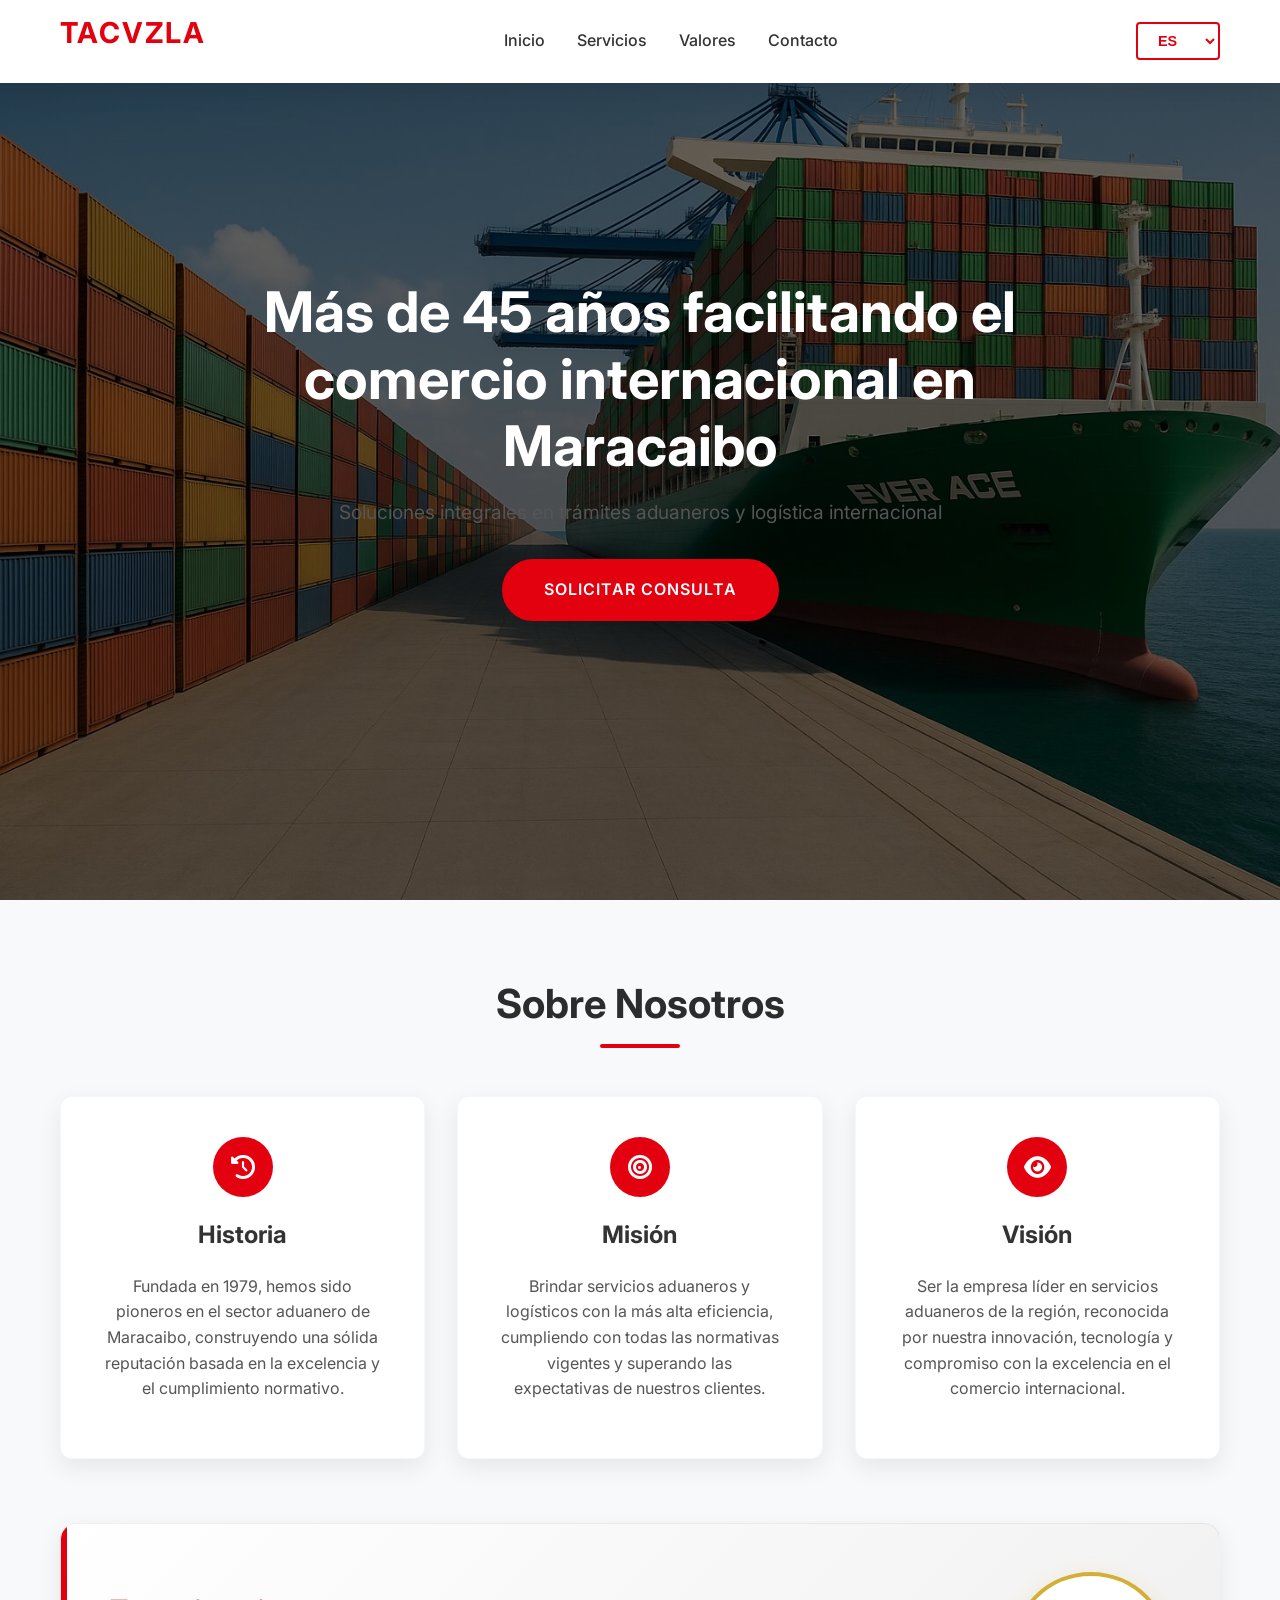
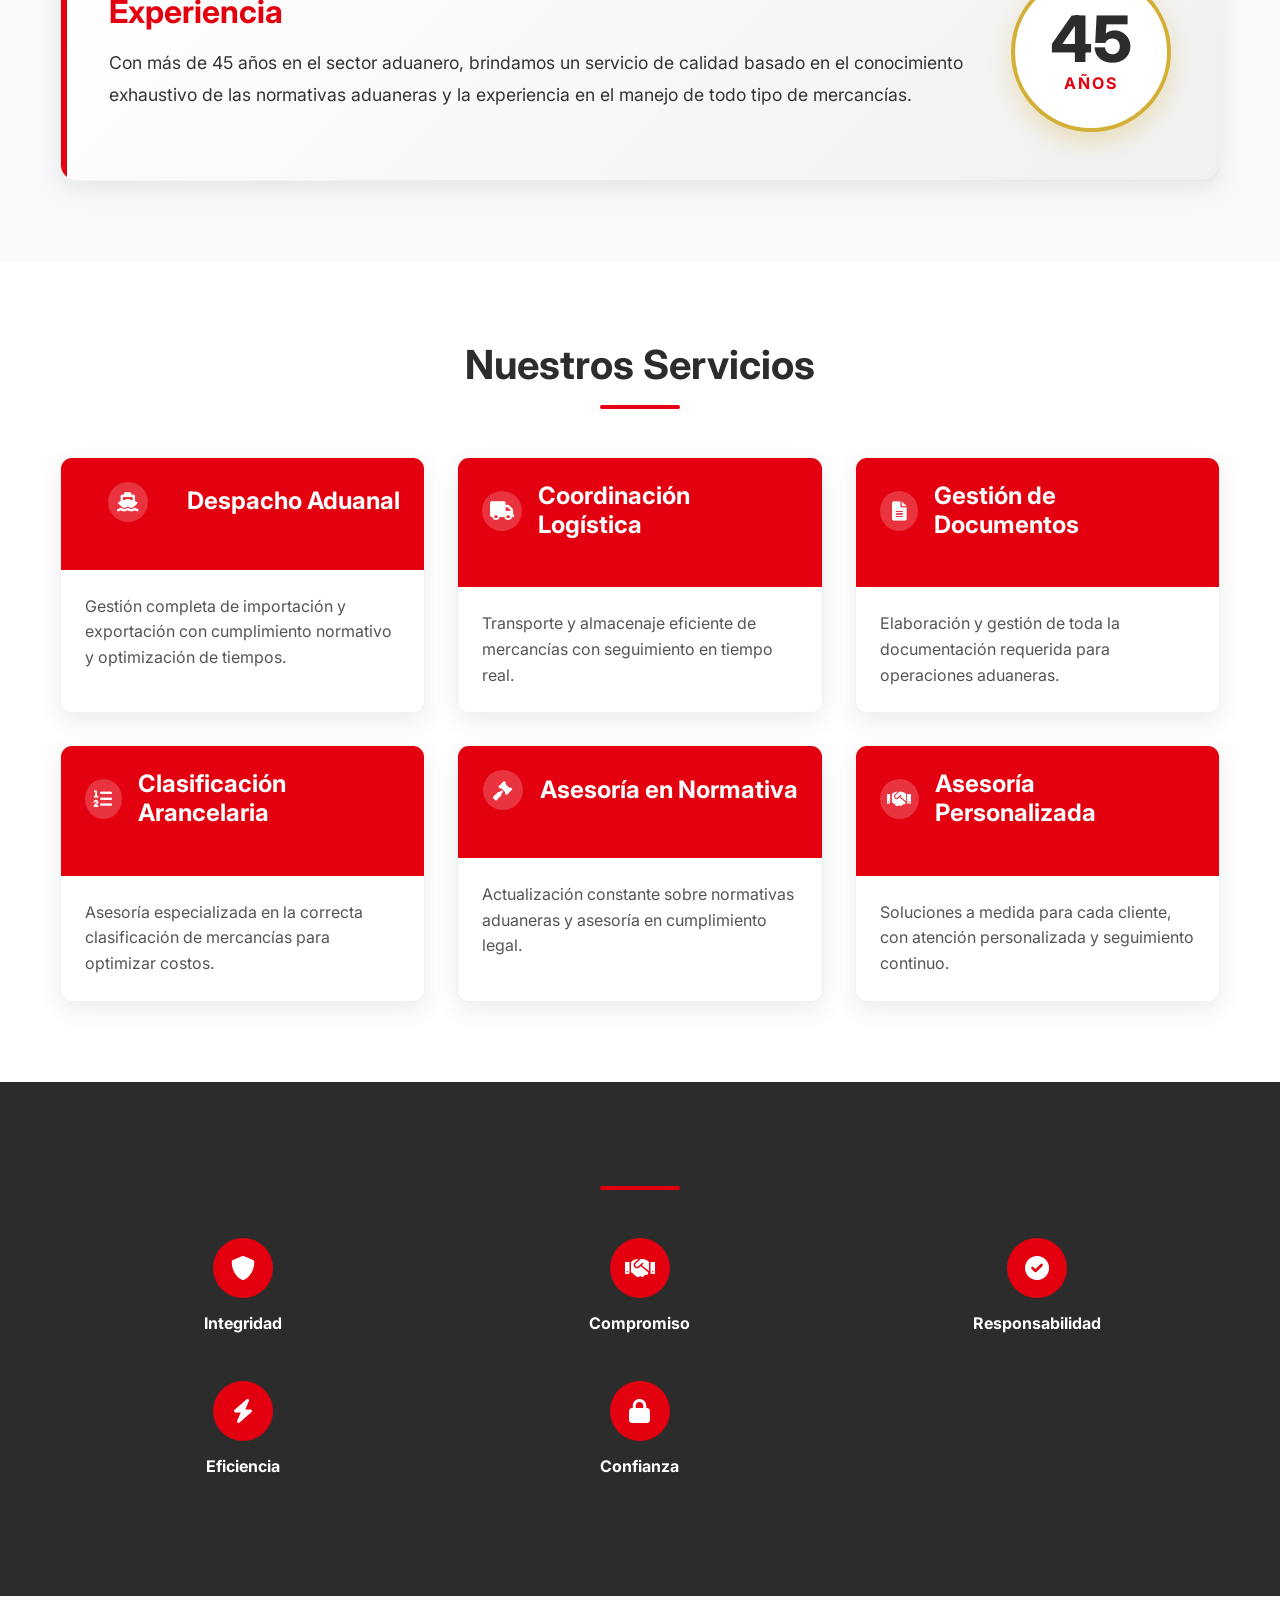
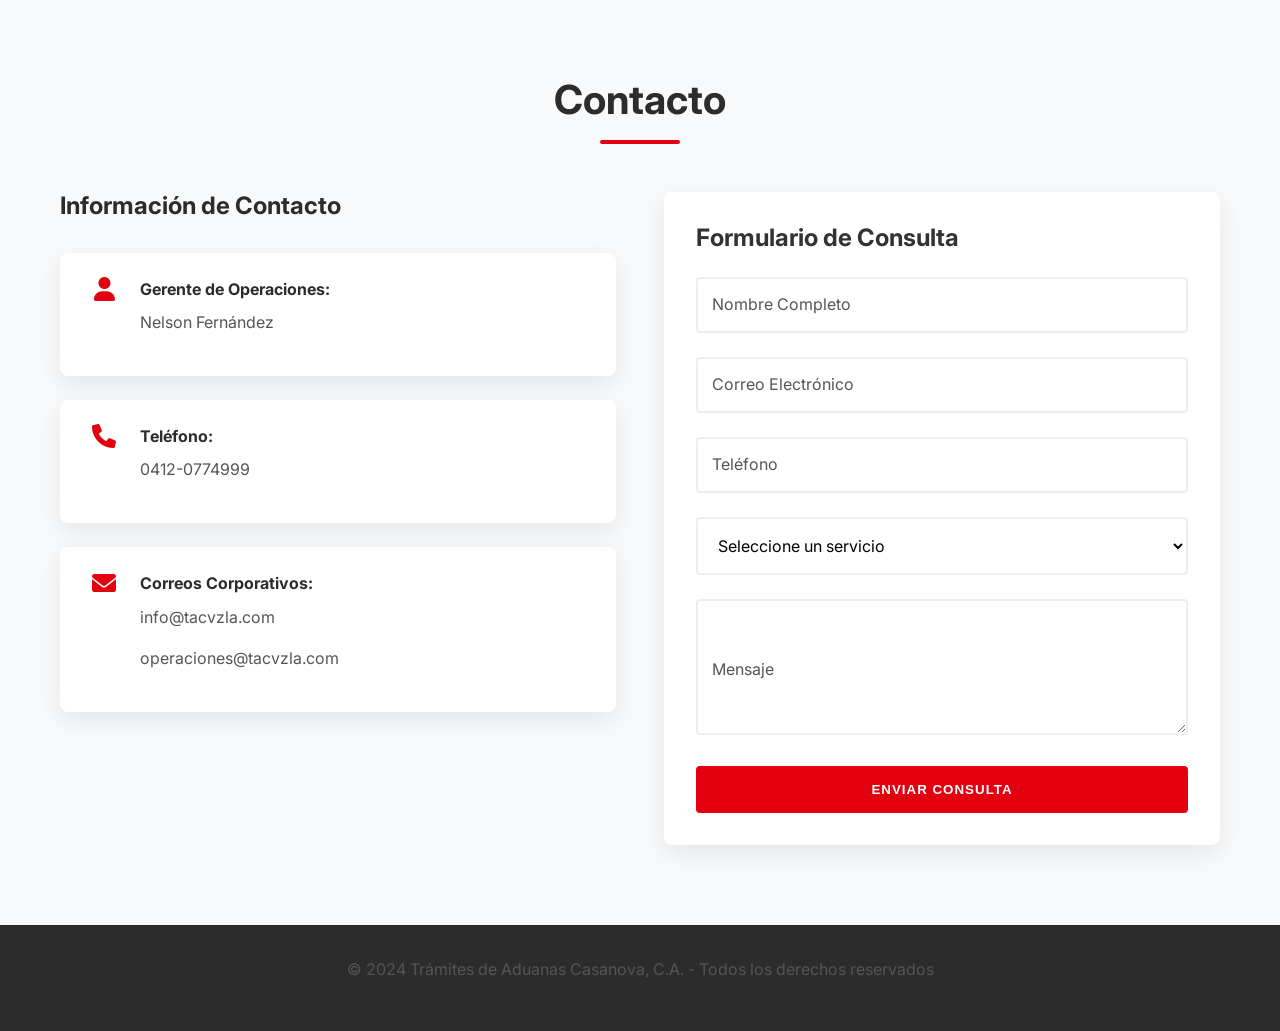
==== index.html @ 2290479c "feat: add initial website implementation including core pages, styles, scripts, and assets." ====
<!DOCTYPE html>
<html lang="es">
<head>
    <meta charset="UTF-8">
    <meta name="viewport" content="width=device-width, initial-scale=1.0">
    <title>Trámites de Aduanas Casanova, C.A.</title>
    <link rel="stylesheet" href="styles.css">
    <link href="https://fonts.googleapis.com/css2?family=Inter:wght@300;400;500;600;700&family=Noto+Sans+SC:wght@300;400;500;600;700&display=swap" rel="stylesheet">
    <link rel="stylesheet" href="https://cdnjs.cloudflare.com/ajax/libs/font-awesome/6.0.0/css/all.min.css">
</head>
<body>
    <!-- Header -->
    <header>
        <div class="container">
            <div class="logo">
                <h1>TACVZLA</h1>
            </div>
            <nav>
                <ul>
                    <li><a href="#hero">Inicio</a></li>
                    <li><a href="#services">Servicios</a></li>
                    <li><a href="valores.html">Valores</a></li>
                    <li><a href="#contact">Contacto</a></li>
                </ul>
            </nav>
            <div class="language-selector">
                <select id="language-select">
                    <option value="es">ES</option>
                    <option value="en">EN</option>
                    <option value="zh">中文</option>
                </select>
            </div>
        </div>
    </header>

    <!-- Hero Section -->
    <section id="hero" class="hero">
        <!-- Background image layers for fade effect -->
        <div class="hero-bg-layer active" style="background-image: url('img/hero01.jpg');"></div>
        <div class="hero-bg-layer" style="background-image: url('img/hero02.jpg');"></div>
        <div class="hero-bg-layer" style="background-image: url('img/hero03.webp');"></div>
        
        <div class="hero-content">
            <h1 class="hero-title" data-i18n="hero.title">Más de 45 años facilitando el comercio internacional en Maracaibo</h1>
            <p class="hero-subtitle" data-i18n="hero.subtitle">Soluciones integrales en trámites aduaneros y logística internacional</p>
            <a href="#contact" class="cta-button" data-i18n="hero.cta">Solicitar Consulta</a>
        </div>
    </section>

    <!-- About Section -->
    <section id="about" class="about">
        <div class="container">
            <h2 class="section-title" data-i18n="about.title">Sobre Nosotros</h2>
            <div class="about-grid">
                <div class="about-card">
                    <div class="card-icon">
                        <i class="fas fa-history"></i>
                    </div>
                    <h3 data-i18n="about.history.title">Historia</h3>
                    <p data-i18n="about.history.text">Fundada en 1979, hemos sido pioneros en el sector aduanero de Maracaibo, construyendo una sólida reputación basada en la excelencia y el cumplimiento normativo.</p>
                </div>
                <div class="about-card">
                    <div class="card-icon">
                        <i class="fas fa-bullseye"></i>
                    </div>
                    <h3 data-i18n="about.mission.title">Misión</h3>
                    <p data-i18n="about.mission.text">Brindar servicios aduaneros y logísticos con la más alta eficiencia, cumpliendo con todas las normativas vigentes y superando las expectativas de nuestros clientes.</p>
                </div>
                <div class="about-card">
                    <div class="card-icon">
                        <i class="fas fa-eye"></i>
                    </div>
                    <h3 data-i18n="about.vision.title">Visión</h3>
                    <p data-i18n="about.vision.text">Ser la empresa líder en servicios aduaneros de la región, reconocida por nuestra innovación, tecnología y compromiso con la excelencia en el comercio internacional.</p>
                </div>
            </div>
            
            <div class="experiencia-banner">
                <div class="experiencia-content">
                    <h3 data-i18n="about.experience.title">Experiencia</h3>
                    <p data-i18n="about.experience.text">Con más de 45 años en el sector aduanero, brindamos un servicio de calidad basado en el conocimiento exhaustivo de las normativas aduaneras y la experiencia en el manejo de todo tipo de mercancías.</p>
                </div>
                <div class="experiencia-badge">
                    <span class="badge-number">45</span>
                    <span class="badge-text">AÑOS</span>
                </div>
            </div>
        </div>
    </section>

    <!-- Services Section -->
    <section id="services" class="services">
        <div class="container">
            <h2 class="section-title" data-i18n="services.title">Nuestros Servicios</h2>
            <div class="services-grid">
                <div class="service-card">
                    <div class="card-header">
                        <div class="card-icon">
                            <i class="fas fa-ship"></i>
                        </div>
                        <h3 data-i18n="services.customs.title">Despacho Aduanal</h3>
                    </div>
                    <p data-i18n="services.customs.text">Gestión completa de importación y exportación con cumplimiento normativo y optimización de tiempos.</p>
                </div>
                <div class="service-card">
                    <div class="card-header">
                        <div class="card-icon">
                            <i class="fas fa-truck"></i>
                        </div>
                        <h3 data-i18n="services.logistics.title">Coordinación Logística</h3>
                    </div>
                    <p data-i18n="services.logistics.text">Transporte y almacenaje eficiente de mercancías con seguimiento en tiempo real.</p>
                </div>
                <div class="service-card">
                    <div class="card-header">
                        <div class="card-icon">
                            <i class="fas fa-file-alt"></i>
                        </div>
                        <h3 data-i18n="services.documents.title">Gestión de Documentos</h3>
                    </div>
                    <p data-i18n="services.documents.text">Elaboración y gestión de toda la documentación requerida para operaciones aduaneras.</p>
                </div>
                <div class="service-card">
                    <div class="card-header">
                        <div class="card-icon">
                            <i class="fas fa-list-ol"></i>
                        </div>
                        <h3 data-i18n="services.classification.title">Clasificación Arancelaria</h3>
                    </div>
                    <p data-i18n="services.classification.text">Asesoría especializada en la correcta clasificación de mercancías para optimizar costos.</p>
                </div>
                <div class="service-card">
                    <div class="card-header">
                        <div class="card-icon">
                            <i class="fas fa-gavel"></i>
                        </div>
                        <h3 data-i18n="services.regulations.title">Asesoría en Normativa</h3>
                    </div>
                    <p data-i18n="services.regulations.text">Actualización constante sobre normativas aduaneras y asesoría en cumplimiento legal.</p>
                </div>
                <div class="service-card">
                    <div class="card-header">
                        <div class="card-icon">
                            <i class="fas fa-handshake"></i>
                        </div>
                        <h3 data-i18n="services.personalized.title">Asesoría Personalizada</h3>
                    </div>
                    <p data-i18n="services.personalized.text">Soluciones a medida para cada cliente, con atención personalizada y seguimiento continuo.</p>
                </div>
            </div>
        </div>
    </section>

    <!-- Values Section -->
    <section id="values" class="values">
        <div class="container">
            <h2 class="section-title" data-i18n="values.title">Nuestros Valores</h2>
            <div class="values-grid">
                <div class="value-item">
                    <div class="value-icon">
                        <i class="fas fa-shield-alt"></i>
                    </div>
                    <h4 data-i18n="values.integrity">Integridad</h4>
                </div>
                <div class="value-item">
                    <div class="value-icon">
                        <i class="fas fa-handshake"></i>
                    </div>
                    <h4 data-i18n="values.commitment">Compromiso</h4>
                </div>
                <div class="value-item">
                    <div class="value-icon">
                        <i class="fas fa-check-circle"></i>
                    </div>
                    <h4 data-i18n="values.responsibility">Responsabilidad</h4>
                </div>
                <div class="value-item">
                    <div class="value-icon">
                        <i class="fas fa-bolt"></i>
                    </div>
                    <h4 data-i18n="values.efficiency">Eficiencia</h4>
                </div>
                <div class="value-item">
                    <div class="value-icon">
                        <i class="fas fa-lock"></i>
                    </div>
                    <h4 data-i18n="values.trust">Confianza</h4>
                </div>
            </div>
        </div>
    </section>

    <!-- Contact Section -->
    <section id="contact" class="contact">
        <div class="container">
            <h2 class="section-title" data-i18n="contact.title">Contacto</h2>
            <div class="contact-grid">
                <div class="contact-info">
                    <h3 data-i18n="contact.info.title">Información de Contacto</h3>
                    <div class="contact-item">
                        <i class="fas fa-user"></i>
                        <div>
                            <strong data-i18n="contact.manager">Gerente de Operaciones:</strong>
                            <p>Nelson Fernández</p>
                        </div>
                    </div>
                    <div class="contact-item">
                        <i class="fas fa-phone"></i>
                        <div>
                            <strong data-i18n="contact.phone">Teléfono:</strong>
                            <p>0412-0774999</p>
                        </div>
                    </div>
                    <div class="contact-item">
                        <i class="fas fa-envelope"></i>
                        <div>
                            <strong data-i18n="contact.email">Correos Corporativos:</strong>
                            <p>info@tacvzla.com</p>
                            <p>operaciones@tacvzla.com</p>
                        </div>
                    </div>
                </div>
                <div class="contact-form">
                    <h3 data-i18n="contact.form.title">Formulario de Consulta</h3>
                    <form id="contactForm">
                        <div class="form-group">
                            <input type="text" id="name" name="name" placeholder=" " required>
                            <label for="name" data-i18n="contact.form.name">Nombre Completo</label>
                        </div>
                        <div class="form-group">
                            <input type="email" id="email" name="email" placeholder=" " required>
                            <label for="email" data-i18n="contact.form.email">Correo Electrónico</label>
                        </div>
                        <div class="form-group">
                            <input type="tel" id="phone" name="phone" placeholder=" ">
                            <label for="phone" data-i18n="contact.form.phone">Teléfono</label>
                        </div>
                        <div class="form-group">
                            <select id="service" name="service" required>
                                <option value="" disabled selected data-i18n="contact.form.service.select">Seleccione un servicio</option>
                                <option value="customs" data-i18n="services.customs.title">Despacho Aduanal</option>
                                <option value="logistics" data-i18n="services.logistics.title">Coordinación Logística</option>
                                <option value="documents" data-i18n="services.documents.title">Gestión de Documentos</option>
                                <option value="classification" data-i18n="services.classification.title">Clasificación Arancelaria</option>
                                <option value="regulations" data-i18n="services.regulations.title">Asesoría en Normativa</option>
                                <option value="personalized" data-i18n="services.personalized.title">Asesoría Personalizada</option>
                            </select>
                        </div>
                        <div class="form-group">
                            <textarea id="message" name="message" rows="5" placeholder=" " required></textarea>
                            <label for="message" data-i18n="contact.form.message">Mensaje</label>
                        </div>
                        <button type="submit" class="submit-btn" data-i18n="contact.form.submit">Enviar Consulta</button>
                    </form>
                </div>
            </div>
        </div>
    </section>

    <!-- Footer -->
    <footer>
        <div class="container">
            <p>&copy; 2024 Trámites de Aduanas Casanova, C.A. - Todos los derechos reservados</p>
        </div>
    </footer>

    <script src="script.js"></script>
</body>
</html>
---- styles.css ----
/* CSS Variables for Color Scheme */
:root {
    --primary-red: #e3000f;
    --primary-red-dark: #b3000b;
    --secondary-gray: #666666;
    --light-gray: #f8f9fa;
    --dark-gray: #2c2c2c;
    --white: #ffffff;
    --text-color: #333333;
    --text-light: #555555;
    --shadow: 0 8px 24px rgba(0, 0, 0, 0.08);
    --transition: all 0.3s ease;
}

/* Chinese font support */
body[lang="zh"] {
    font-family: 'Noto Sans SC', 'PingFang SC', 'Microsoft YaHei', sans-serif;
}

/* Base Styles */
* {
    margin: 0;
    padding: 0;
    box-sizing: border-box;
}

body {
    font-family: 'Inter', -apple-system, BlinkMacSystemFont, 'Segoe UI', Roboto, sans-serif;
    line-height: 1.6;
    color: var(--text-color);
    background-color: var(--white);
}

.container {
    max-width: 1200px;
    margin: 0 auto;
    padding: 0 20px;
}

/* Typography */
h1, h2, h3, h4, h5, h6 {
    font-weight: 700;
    line-height: 1.2;
    margin-bottom: 1rem;
}

h1 {
    font-size: 2.5rem;
}

h2 {
    font-size: 2rem;
    text-align: center;
    margin-bottom: 3rem;
    position: relative;
}

h2::after {
    content: '';
    display: block;
    width: 80px;
    height: 4px;
    background-color: var(--primary-red);
    margin: 1rem auto;
    border-radius: 2px;
}

h3 {
    font-size: 1.5rem;
    margin-bottom: 1.5rem;
}

p {
    margin-bottom: 1rem;
    color: var(--text-light);
}

/* Header */
header {
    background-color: var(--white);
    box-shadow: var(--shadow);
    position: fixed;
    top: 0;
    width: 100%;
    z-index: 1000;
    transition: var(--transition);
}

header.scrolled {
    background-color: rgba(255, 255, 255, 0.95);
    backdrop-filter: blur(10px);
}

header .container {
    display: flex;
    justify-content: space-between;
    align-items: center;
    padding: 1rem 20px;
}

.logo h1 {
    color: var(--primary-red);
    font-size: 1.8rem;
    letter-spacing: 2px;
    text-transform: uppercase;
}

nav ul {
    display: flex;
    list-style: none;
    gap: 2rem;
}

nav ul li a {
    text-decoration: none;
    color: var(--text-color);
    font-weight: 500;
    transition: var(--transition);
    position: relative;
}

nav ul li a:hover {
    color: var(--primary-red);
}

nav ul li a::after {
    content: '';
    position: absolute;
    bottom: -5px;
    left: 0;
    width: 0;
    height: 2px;
    background-color: var(--primary-red);
    transition: var(--transition);
}

nav ul li a:hover::after {
    width: 100%;
}

.language-selector select {
    background-color: var(--white);
    border: 2px solid var(--primary-red);
    color: var(--primary-red);
    padding: 0.5rem 1rem;
    border-radius: 4px;
    font-weight: 600;
    cursor: pointer;
    transition: var(--transition);
    font-size: 0.9rem;
}

.language-selector select:hover {
    background-color: var(--primary-red);
    color: var(--white);
}

/* Hero Section */
.hero {
    height: 100vh;
    background-size: cover;
    background-position: center;
    display: flex;
    align-items: center;
    justify-content: center;
    text-align: center;
    color: var(--white);
    position: relative;
    overflow: hidden;
}

.hero::before {
    content: '';
    position: absolute;
    top: 0;
    left: 0;
    width: 100%;
    height: 100%;
    background: linear-gradient(rgba(0, 0, 0, 0.6), rgba(0, 0, 0, 0.6));
    z-index: 1;
    transition: opacity 1.5s ease-in-out;
}

.hero-content {
    max-width: 800px;
    z-index: 2;
    position: relative;
}

/* Background image layers for sliding effect */
.hero-bg-layer {
    position: absolute;
    top: 0;
    left: 0;
    width: 100%;
    height: 100%;
    background-size: cover;
    background-position: center;
    opacity: 0;
    transition: opacity 1.5s ease-in-out;
    z-index: 0;
}

.hero-bg-layer.active {
    opacity: 1;
}

.hero-content {
    max-width: 800px;
    z-index: 2;
}

.hero-title {
    font-size: 3.5rem;
    margin-bottom: 1rem;
    animation: fadeInUp 1s ease;
}

.hero-subtitle {
    font-size: 1.2rem;
    margin-bottom: 2rem;
    animation: fadeInUp 1s ease 0.2s both;
}

.cta-button {
    display: inline-block;
    background-color: var(--primary-red);
    color: var(--white);
    padding: 1rem 2.5rem;
    text-decoration: none;
    border-radius: 50px;
    font-weight: 600;
    text-transform: uppercase;
    letter-spacing: 1px;
    transition: var(--transition);
    animation: fadeInUp 1s ease 0.4s both;
    border: 2px solid var(--primary-red);
}

.cta-button:hover {
    background-color: transparent;
    color: var(--primary-red);
    transform: translateY(-2px);
    box-shadow: 0 10px 20px rgba(195, 0, 16, 0.3);
}

/* Sections */
section {
    padding: 80px 0;
}

.section-title {
    font-size: 2.5rem;
    color: var(--dark-gray);
}

/* About Section */
.about {
    background-color: var(--light-gray);
}

.about-grid {
    display: grid;
    grid-template-columns: repeat(auto-fit, minmax(300px, 1fr));
    gap: 2rem;
}

.about-card {
    background-color: var(--white);
    padding: 2.5rem;
    border-radius: 12px;
    box-shadow: var(--shadow);
    transition: var(--transition);
    text-align: center;
    border: 1px solid rgba(0,0,0,0.03);
}

.about-card:hover {
    transform: translateY(-8px);
    box-shadow: 0 15px 35px rgba(0, 0, 0, 0.1);
}

.card-icon {
    width: 60px;
    height: 60px;
    background-color: var(--primary-red);
    border-radius: 50%;
    display: flex;
    align-items: center;
    justify-content: center;
    margin: 0 auto 1.5rem;
}

.card-icon i {
    color: var(--white);
    font-size: 1.5rem;
}

/* Services Section */
.services-grid {
    display: grid;
    grid-template-columns: repeat(auto-fit, minmax(350px, 1fr));
    gap: 2rem;
}

.service-card {
    background-color: var(--white);
    border: 1px solid rgba(0,0,0,0.05);
    border-radius: 12px;
    overflow: hidden;
    transition: var(--transition);
    box-shadow: var(--shadow);
}

.service-card:hover {
    transform: translateY(-8px);
    box-shadow: 0 20px 40px rgba(0, 0, 0, 0.12);
    border-color: rgba(227, 0, 15, 0.3);
}

.card-header {
    background-color: var(--primary-red);
    color: var(--white);
    padding: 1.5rem;
    display: flex;
    align-items: center;
    gap: 1rem;
}

.card-header .card-icon {
    width: 40px;
    height: 40px;
    background-color: rgba(255, 255, 255, 0.2);
    border-radius: 50%;
    display: flex;
    align-items: center;
    justify-content: center;
}

.card-header .card-icon i {
    font-size: 1.2rem;
}

.service-card p {
    padding: 1.5rem;
    margin-bottom: 0;
}

/* Values Section */
.values {
    background-color: var(--dark-gray);
    color: var(--white);
    padding: 40px 0;
}

.values .container {
    text-align: center;
}

.values-grid {
    display: grid;
    grid-template-columns: repeat(5, 1fr);
    gap: 2rem;
    justify-items: center;
}

.value-item {
    display: flex;
    flex-direction: column;
    align-items: center;
    width: 100%;
    max-width: 150px;
}



.value-icon {
    width: 60px;
    height: 60px;
    background-color: var(--primary-red);
    border-radius: 50%;
    display: flex;
    align-items: center;
    justify-content: center;
    margin: 0 auto 1rem;
}

.value-icon i {
    color: var(--white);
    font-size: 1.5rem;
}

/* Values Content Section for valores.html */
.values-content {
    background-color: var(--white);
    padding: 80px 0;
}

.values-intro {
    text-align: center;
    max-width: 800px;
    margin: 0 auto 4rem;
}

.values-intro h2 {
    color: var(--primary-red);
    font-size: 2.5rem;
    margin-bottom: 2rem;
    position: relative;
}

.values-intro h2::after {
    background-color: var(--primary-red);
}

.values-intro p {
    font-size: 1.2rem;
    color: var(--text-light);
    line-height: 1.8;
}

.values-grid {
    display: grid;
    grid-template-columns: repeat(auto-fit, minmax(300px, 1fr));
    gap: 2rem;
    margin-bottom: 4rem;
}

.value-card {
    background-color: var(--light-gray);
    padding: 2rem;
    border-radius: 12px;
    transition: var(--transition);
    border-left: 4px solid var(--primary-red);
}

.value-card:hover {
    transform: translateY(-5px);
    box-shadow: 0 10px 25px rgba(0, 0, 0, 0.1);
    background-color: var(--white);
}

.value-card .card-icon {
    width: 60px;
    height: 60px;
    background-color: var(--primary-red);
    border-radius: 50%;
    display: flex;
    align-items: center;
    justify-content: center;
    margin: 0 auto 1.5rem;
}

.value-card .card-icon i {
    color: var(--white);
    font-size: 1.5rem;
}

.value-card h3 {
    color: var(--dark-gray);
    margin-bottom: 1.5rem;
    font-size: 1.8rem;
}

.value-card p {
    color: var(--text-light);
    line-height: 1.8;
    margin-bottom: 0;
}

.values-footer {
    text-align: center;
    max-width: 800px;
    margin: 0 auto;
    padding: 2rem;
    background-color: var(--light-gray);
    border-radius: 12px;
    border: 1px solid #eee;
}

.values-footer p {
    font-size: 1.1rem;
    color: var(--text-light);
    line-height: 1.8;
    margin-bottom: 0;
}

/* Contact Section */
.contact {
    background-color: var(--light-gray);
}

.contact-grid {
    display: grid;
    grid-template-columns: 1fr 1fr;
    gap: 3rem;
}

.contact-info h3 {
    color: var(--dark-gray);
    margin-bottom: 2rem;
}

.contact-item {
    display: flex;
    gap: 1rem;
    margin-bottom: 1.5rem;
    background-color: var(--white);
    padding: 1.5rem;
    border-radius: 8px;
    box-shadow: var(--shadow);
}

.contact-item i {
    color: var(--primary-red);
    font-size: 1.5rem;
    width: 40px;
    text-align: center;
}

.contact-item strong {
    color: var(--dark-gray);
    display: block;
    margin-bottom: 0.5rem;
}

/* Contact Form */
.contact-form {
    background-color: var(--white);
    padding: 2rem;
    border-radius: 8px;
    box-shadow: var(--shadow);
}

.form-group {
    margin-bottom: 1.5rem;
    position: relative;
}

.form-group input,
.form-group select,
.form-group textarea {
    width: 100%;
    padding: 1rem;
    border: 2px solid #eee;
    border-radius: 4px;
    font-family: inherit;
    font-size: 1rem;
    transition: var(--transition);
    background-color: transparent;
}

.form-group input:focus,
.form-group select:focus,
.form-group textarea:focus {
    outline: none;
    border-color: var(--primary-red);
    box-shadow: 0 0 0 3px rgba(195, 0, 16, 0.1);
}

.form-group label {
    position: absolute;
    left: 1rem;
    top: 50%;
    transform: translateY(-50%);
    color: var(--text-light);
    pointer-events: none;
    transition: var(--transition);
    background-color: var(--white);
    padding: 0 0.5rem;
    margin-left: -0.5rem;
}

.form-group input:focus + label,
.form-group textarea:focus + label,
.form-group select:focus + label,
.form-group input:not(:placeholder-shown) + label,
.form-group textarea:not(:placeholder-shown) + label {
    top: -10px;
    left: 1rem;
    font-size: 0.8rem;
    color: var(--primary-red);
}

.submit-btn {
    background-color: var(--primary-red);
    color: var(--white);
    border: none;
    padding: 1rem 2rem;
    border-radius: 4px;
    font-weight: 600;
    cursor: pointer;
    transition: var(--transition);
    width: 100%;
    text-transform: uppercase;
    letter-spacing: 1px;
}

.submit-btn:hover {
    background-color: var(--primary-red-dark);
    transform: translateY(-2px);
}

/* Footer */
footer {
    background-color: var(--dark-gray);
    color: var(--white);
    text-align: center;
    padding: 2rem 0;
}

/* Experiencia Banner */
.experiencia-banner {
    display: flex;
    align-items: center;
    background: linear-gradient(135deg, #ffffff 0%, #f0f0f0 100%);
    border-radius: 16px;
    margin-top: 4rem;
    padding: 3rem;
    box-shadow: var(--shadow);
    gap: 3rem;
    border: 1px solid rgba(0,0,0,0.05);
    position: relative;
    overflow: hidden;
}

.experiencia-banner::before {
    content: '';
    position: absolute;
    top: 0;
    left: 0;
    width: 6px;
    height: 100%;
    background-color: var(--primary-red);
}

.experiencia-content {
    flex: 1;
}

.experiencia-content h3 {
    color: var(--primary-red);
    font-size: 2rem;
    margin-bottom: 1rem;
}

.experiencia-content p {
    font-size: 1.1rem;
    line-height: 1.8;
    margin-bottom: 0;
    color: var(--text-color);
}

.experiencia-badge {
    background-color: var(--white);
    border: 4px solid #d4af37; /* Gold accent */
    border-radius: 50%;
    width: 160px;
    height: 160px;
    display: flex;
    flex-direction: column;
    align-items: center;
    justify-content: center;
    box-shadow: 0 10px 25px rgba(212, 175, 55, 0.3);
    flex-shrink: 0;
}

.badge-number {
    font-size: 4rem;
    font-weight: 800;
    color: var(--dark-gray);
    line-height: 1;
}

.badge-text {
    font-size: 1rem;
    font-weight: 700;
    color: var(--primary-red);
    letter-spacing: 2px;
}

/* Animations */
@keyframes fadeInUp {
    from {
        opacity: 0;
        transform: translateY(30px);
    }
    to {
        opacity: 1;
        transform: translateY(0);
    }
}

/* Responsive Design */
@media (max-width: 768px) {
    header .container {
        flex-direction: column;
        padding: 1rem;
    }
    
    nav ul {
        margin: 1rem 0;
        gap: 1rem;
    }
    
    .hero-title {
        font-size: 2.5rem;
    }
    
    .contact-grid {
        grid-template-columns: 1fr;
    }
    
    .service-card {
        margin-bottom: 1rem;
    }
    
    .values-grid {
        grid-template-columns: repeat(2, 1fr);
        gap: 2rem 1rem;
    }
}

/* Scroll behavior */
html {
    scroll-behavior: smooth;
}

/* Language-specific styles */
body[lang="zh"] .hero-title {
    font-size: 3rem;
    line-height: 1.3;
}

body[lang="zh"] h2 {
    font-size: 1.8rem;
}

body[lang="zh"] .section-title {
    font-size: 2rem;
}
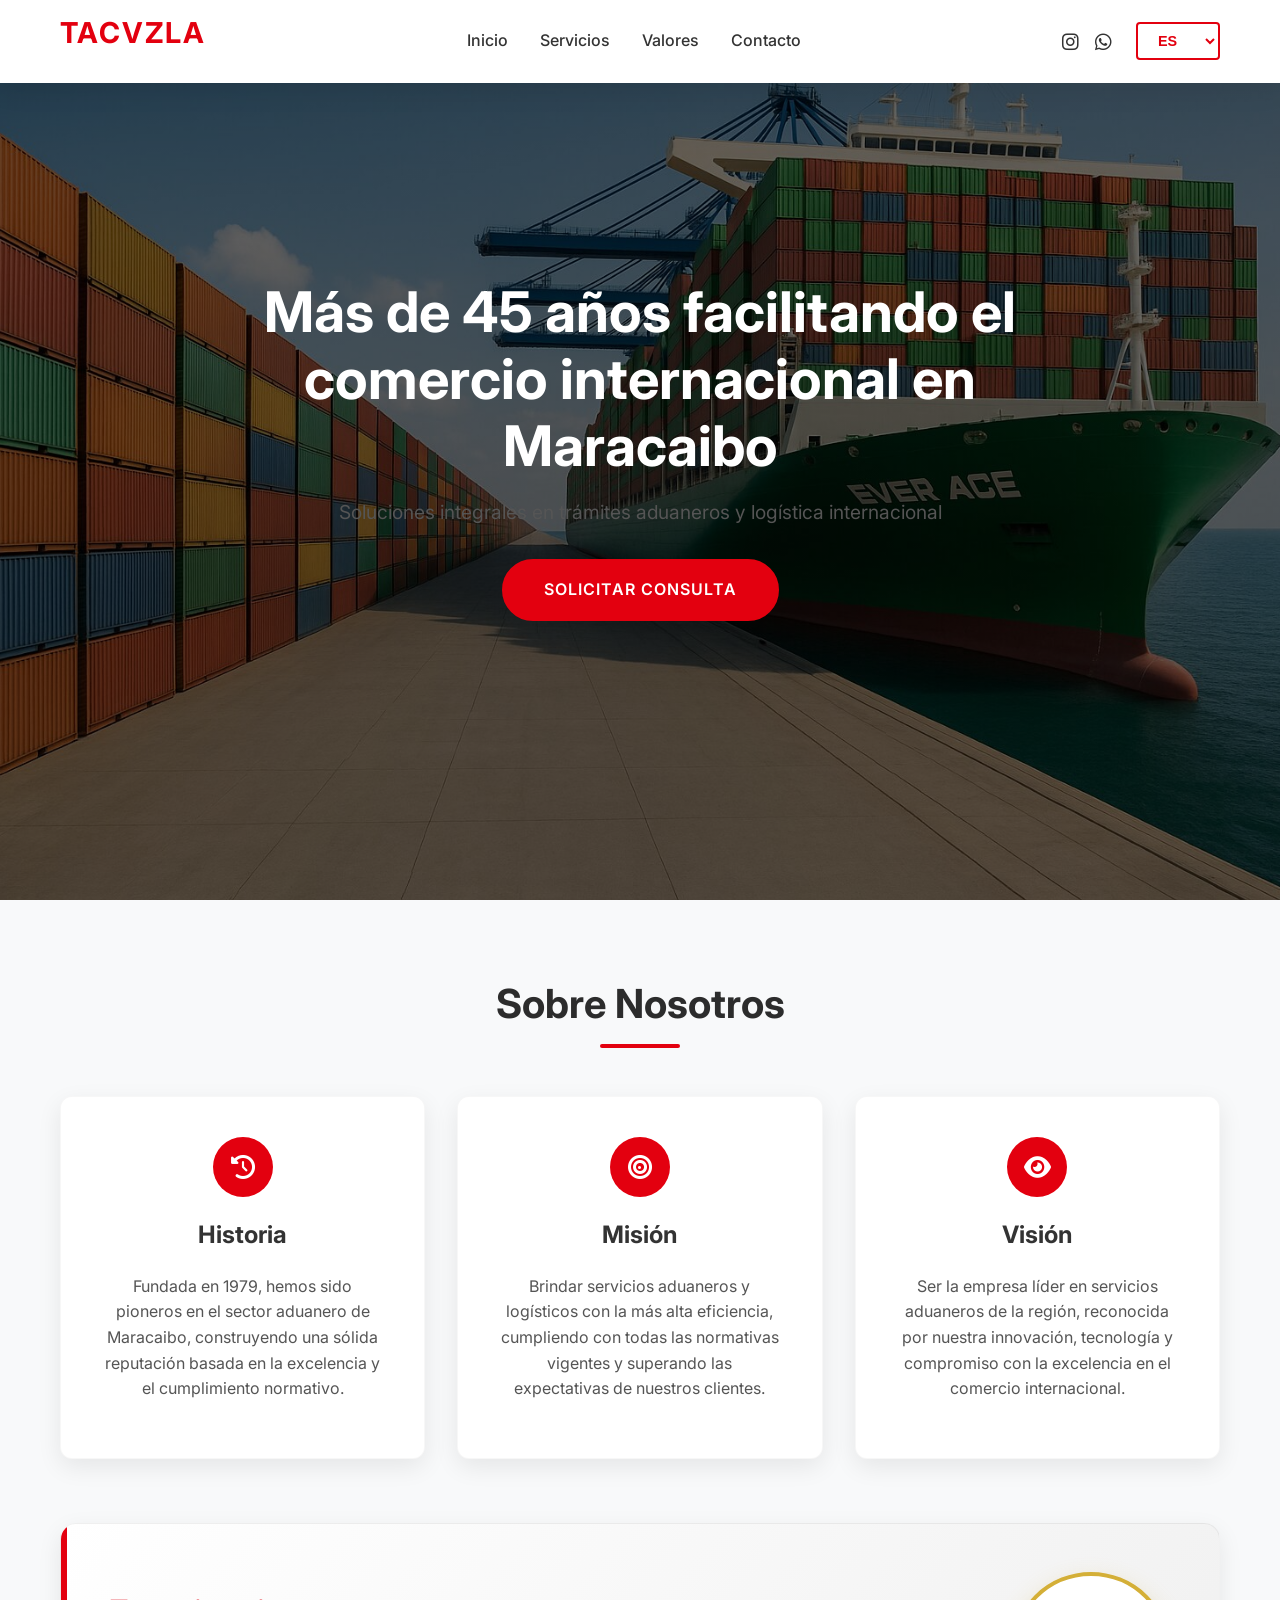
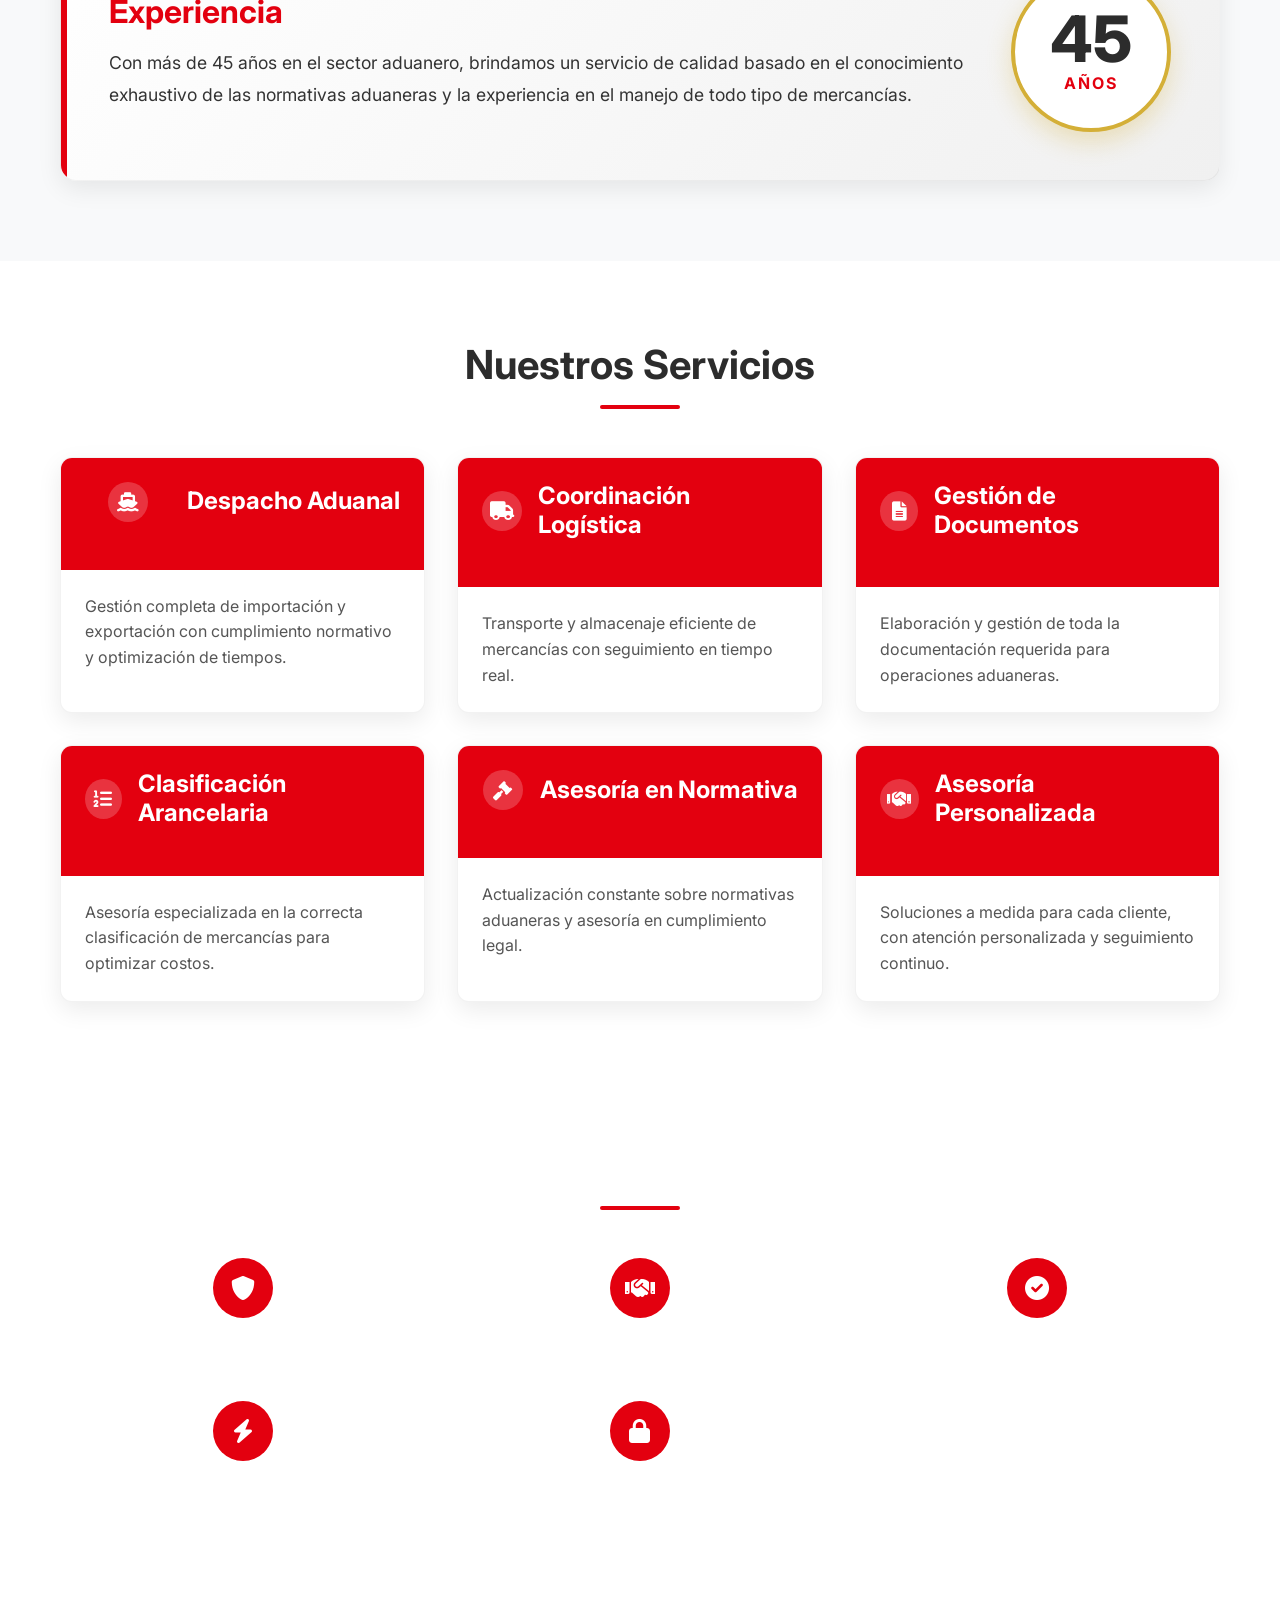
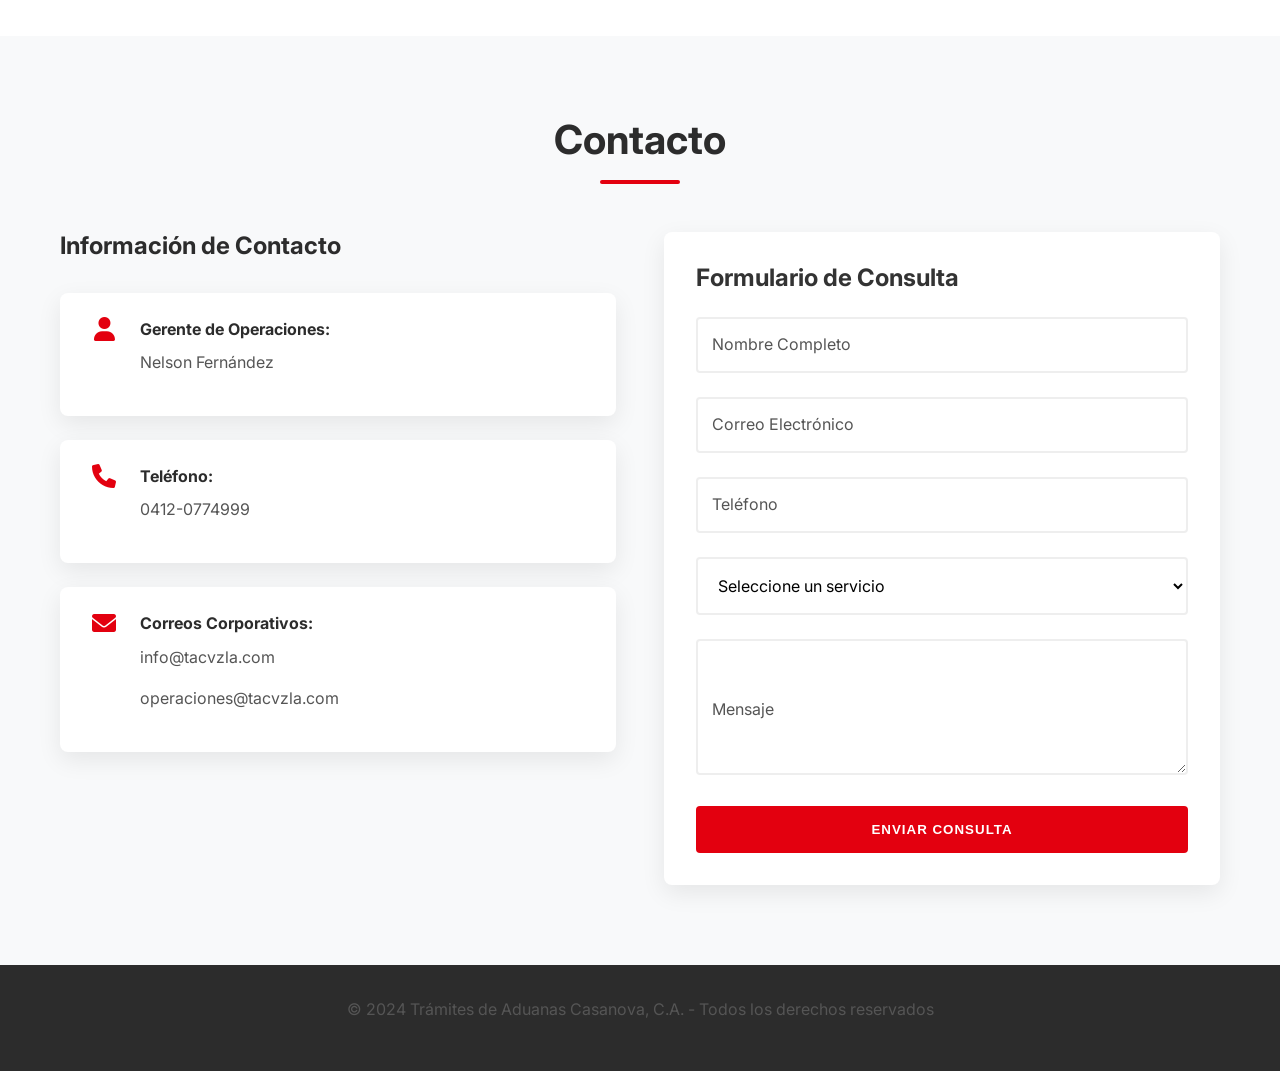
==== commit a403479d: "retoque de header y fondo de nuestros valores" ====
--- a/index.html
+++ b/index.html
@@ -23,12 +23,18 @@
                     <li><a href="#contact">Contacto</a></li>
                 </ul>
             </nav>
-            <div class="language-selector">
-                <select id="language-select">
-                    <option value="es">ES</option>
-                    <option value="en">EN</option>
-                    <option value="zh">中文</option>
-                </select>
+            <div class="header-actions">
+                <div class="social-links">
+                    <a href="https://instagram.com/tacvzla" target="_blank" class="social-icon" aria-label="Instagram"><i class="fab fa-instagram"></i></a>
+                    <a href="https://wa.me/584120774999" target="_blank" class="social-icon" aria-label="WhatsApp"><i class="fab fa-whatsapp"></i></a>
+                </div>
+                <div class="language-selector">
+                    <select id="language-select">
+                        <option value="es">ES</option>
+                        <option value="en">EN</option>
+                        <option value="zh">中文</option>
+                    </select>
+                </div>
             </div>
         </div>
     </header>
--- a/styles.css
+++ b/styles.css
@@ -138,6 +138,33 @@
     width: 100%;
 }
 
+.header-actions {
+    display: flex;
+    align-items: center;
+    gap: 1.5rem;
+}
+
+.social-links {
+    display: flex;
+    align-items: center;
+    gap: 1rem;
+}
+
+.social-icon {
+    color: var(--text-color);
+    font-size: 1.2rem;
+    transition: var(--transition);
+    display: flex;
+    align-items: center;
+    justify-content: center;
+    text-decoration: none;
+}
+
+.social-icon:hover {
+    color: var(--primary-red);
+    transform: translateY(-2px);
+}
+
 .language-selector select {
     background-color: var(--white);
     border: 2px solid var(--primary-red);
@@ -349,8 +376,16 @@
 /* Values Section */
 .values {
     background-color: var(--dark-gray);
-    color: var(--white);
-    padding: 40px 0;
+    background-image: linear-gradient(rgba(0, 0, 0, 0.75), rgba(0, 0, 0, 0.75)), url('img/fondo01.jpeg');
+    background-size: cover;
+    background-position: center;
+    background-attachment: fixed;
+    color: var(--white);
+    padding: 60px 0;
+}
+
+.values .section-title {
+    color: var(--white);
 }
 
 .values .container {
@@ -693,14 +728,32 @@
 
 /* Responsive Design */
 @media (max-width: 768px) {
+    header {
+        position: relative;
+    }
+
+    .hero {
+        height: auto;
+        min-height: calc(100vh - 200px);
+        padding: 80px 20px;
+    }
+
     header .container {
         flex-direction: column;
         padding: 1rem;
     }
     
+    .header-actions {
+        margin-top: 0.5rem;
+        flex-direction: row;
+        gap: 1.5rem;
+    }
+
     nav ul {
         margin: 1rem 0;
         gap: 1rem;
+        flex-wrap: wrap;
+        justify-content: center;
     }
     
     .hero-title {
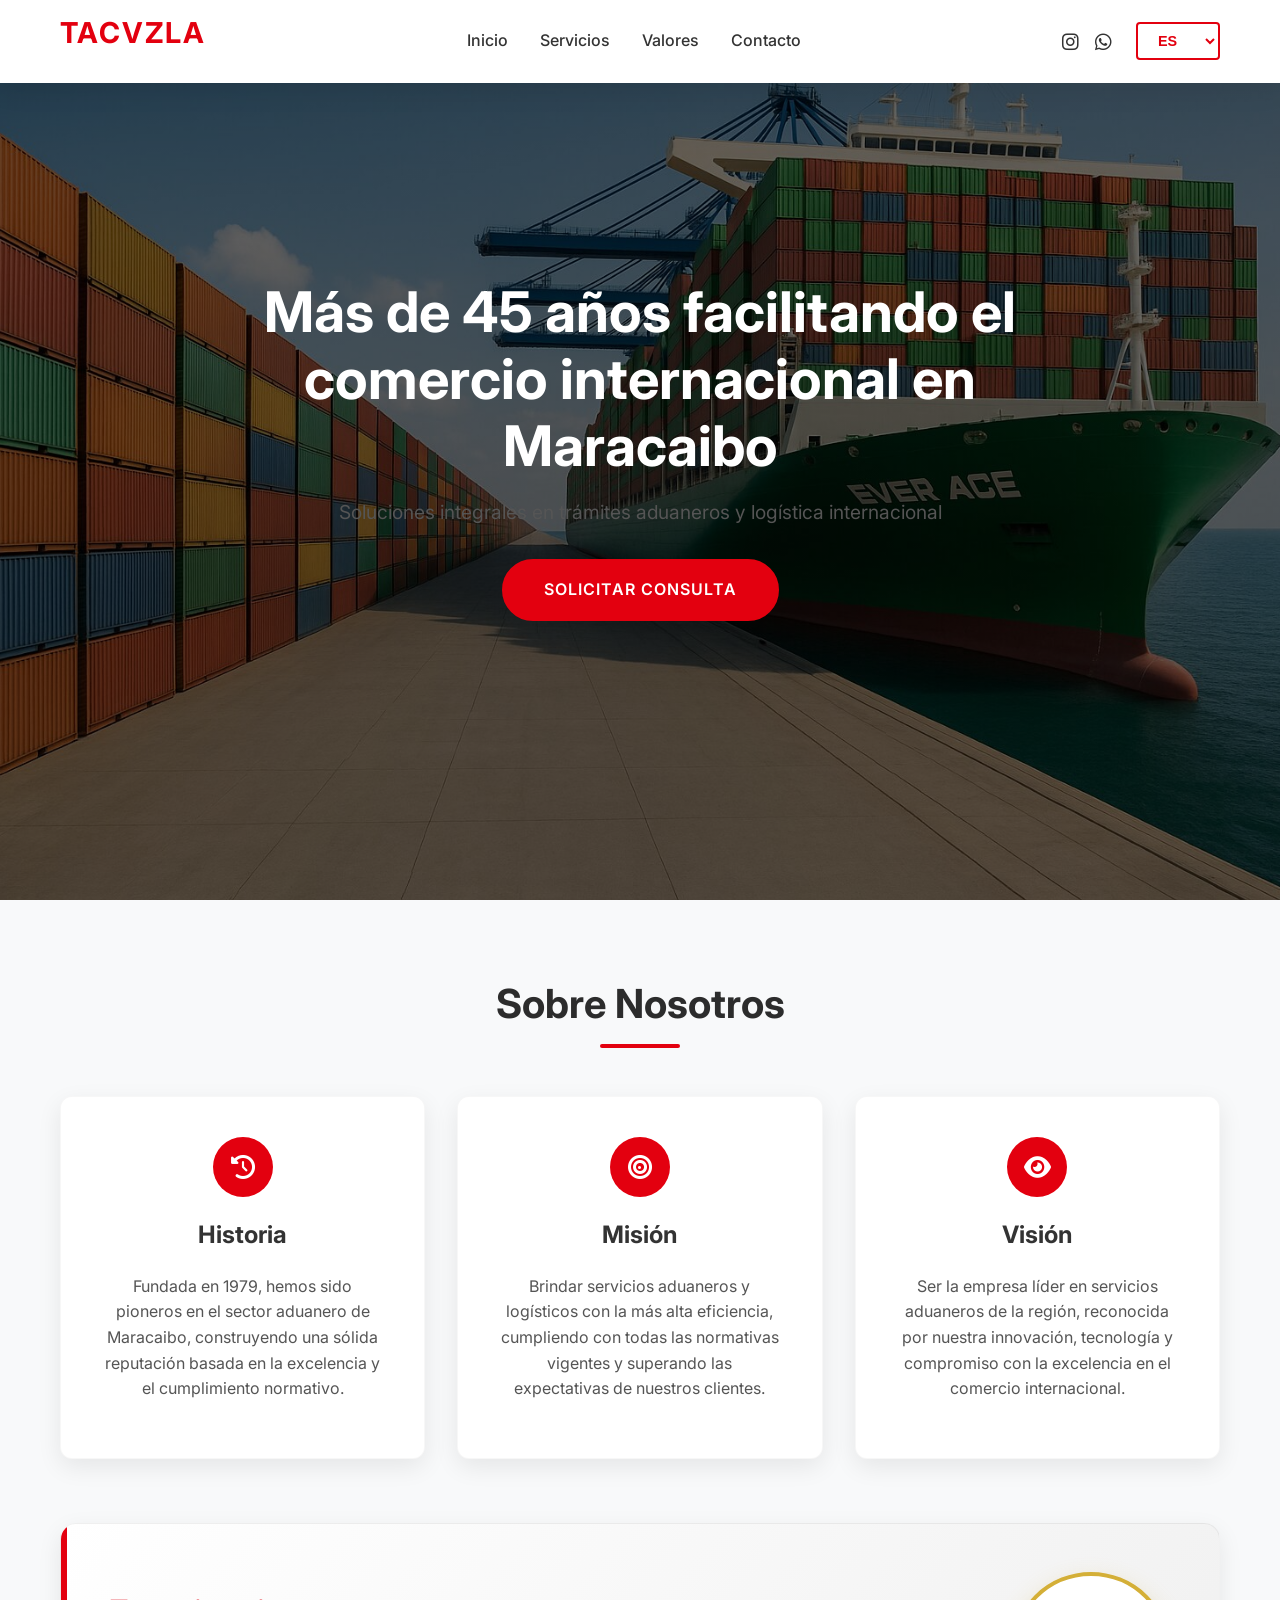
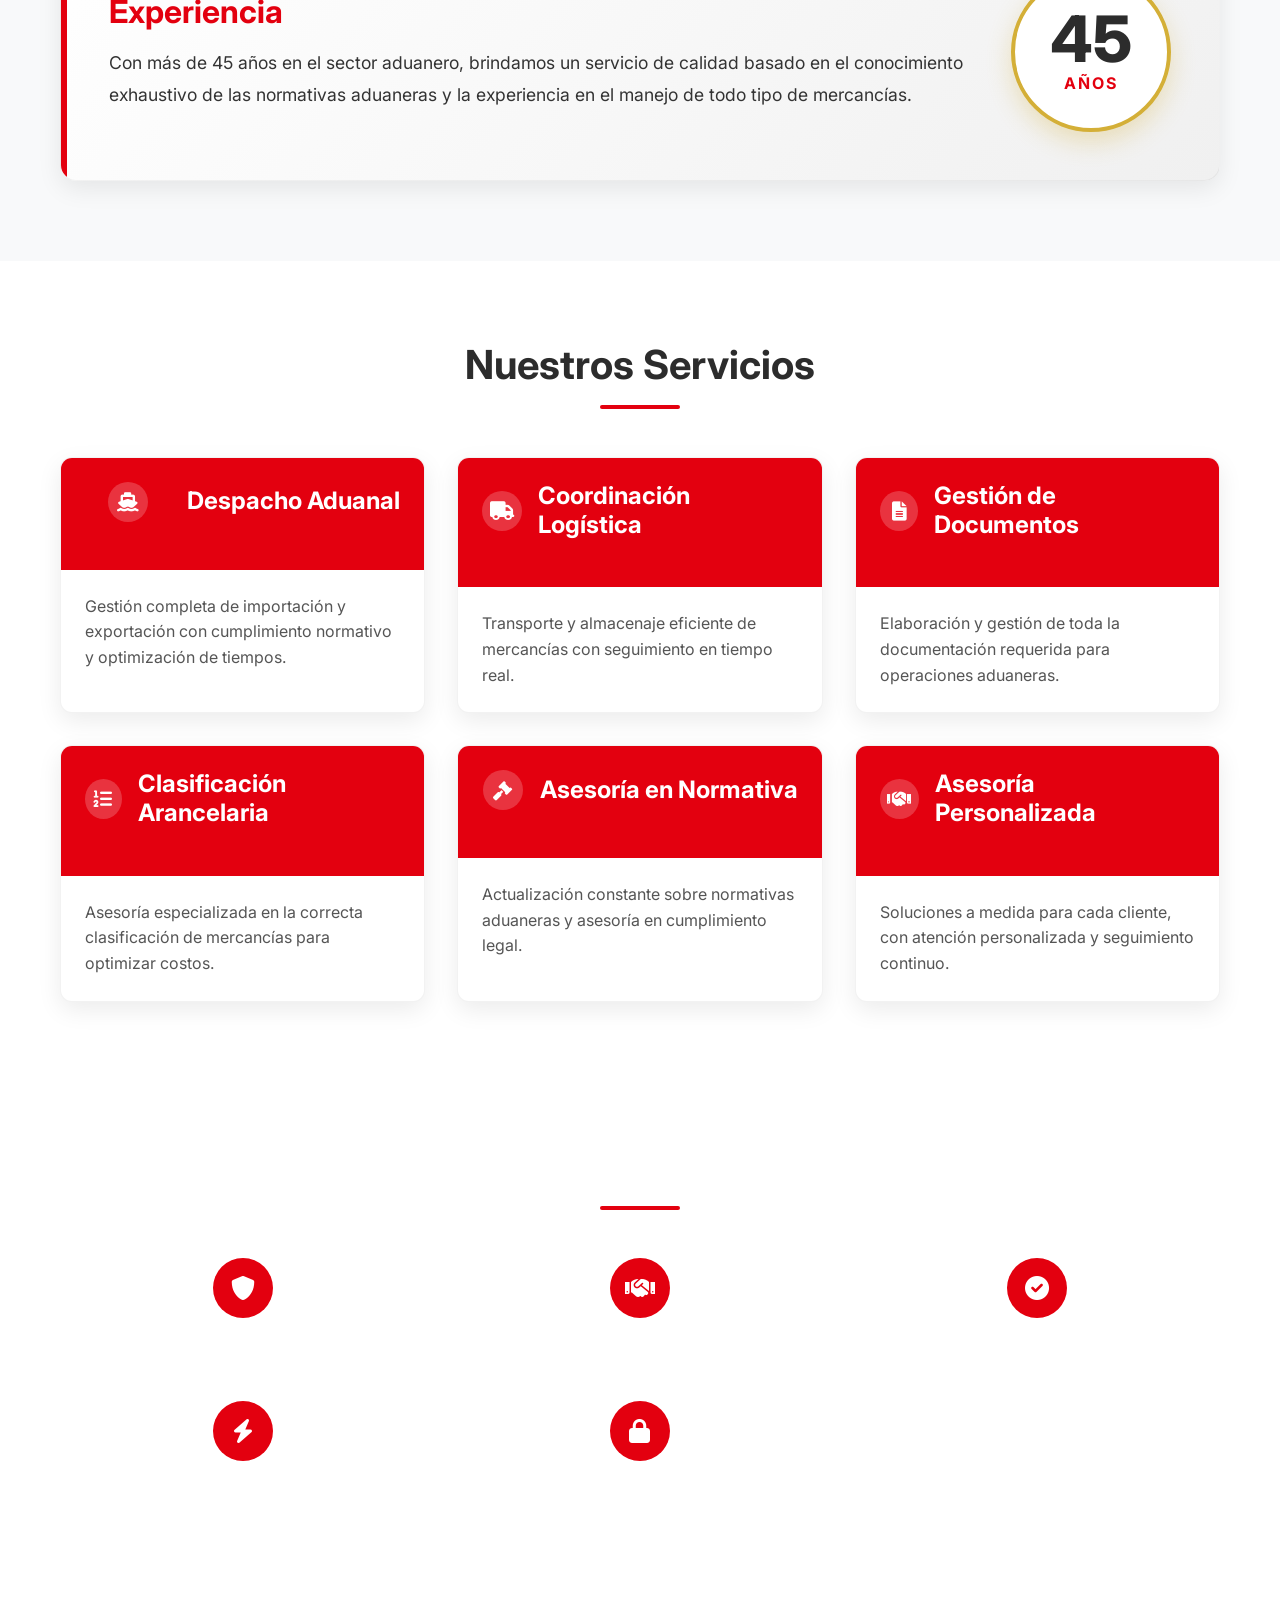
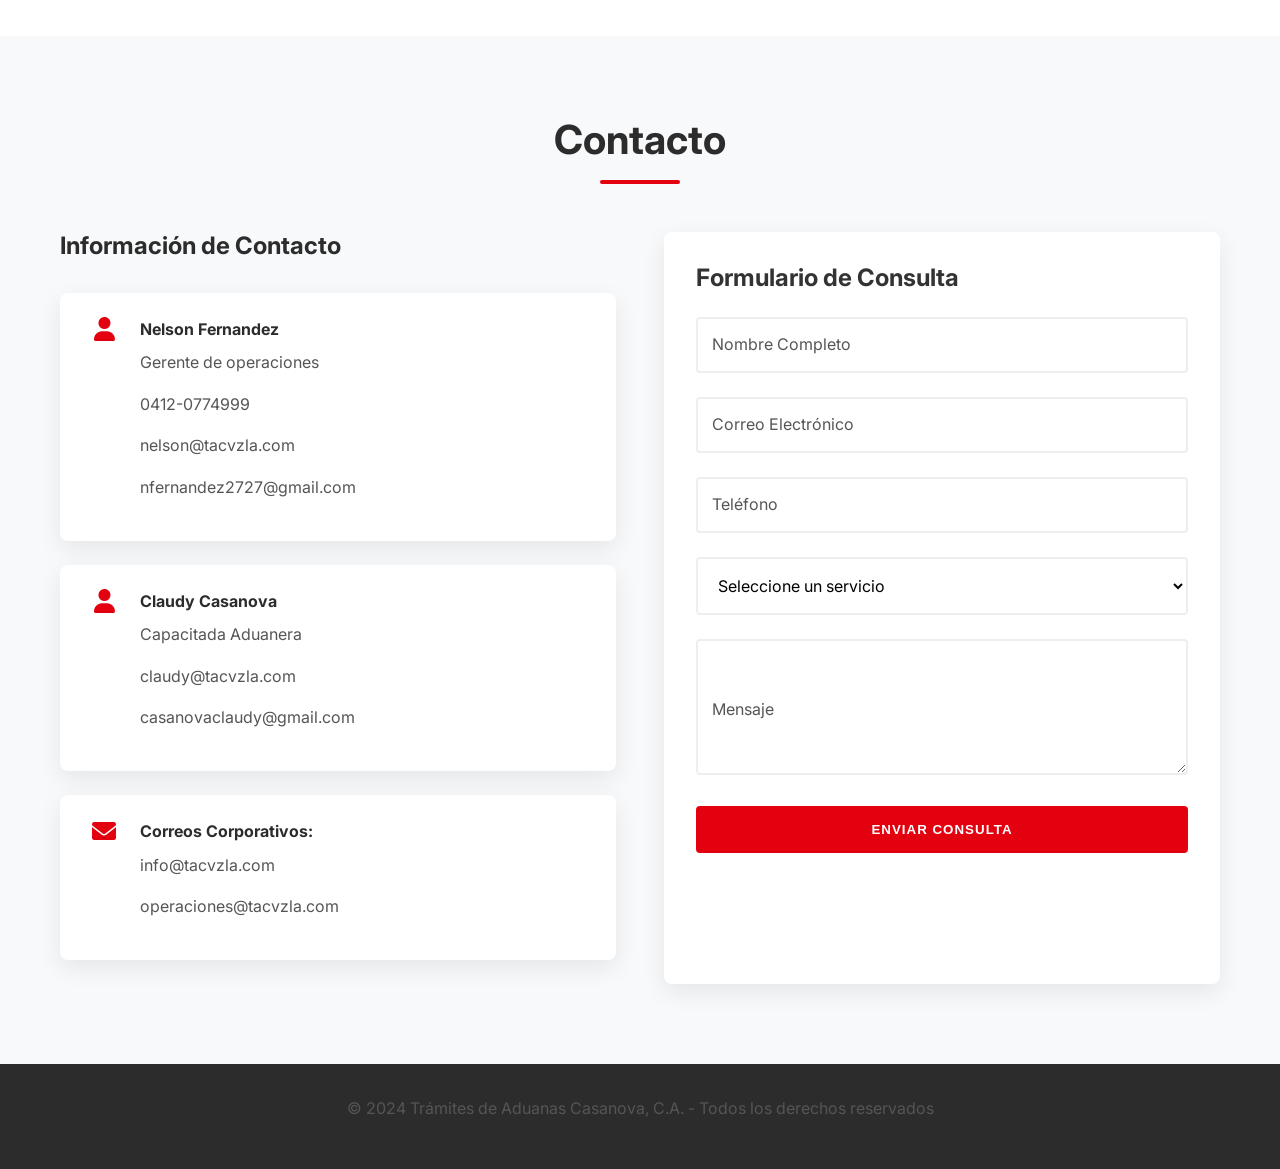
==== commit 51b72f33: "actualizacion seccion contactos" ====
--- a/index.html
+++ b/index.html
@@ -206,15 +206,20 @@
                     <div class="contact-item">
                         <i class="fas fa-user"></i>
                         <div>
-                            <strong data-i18n="contact.manager">Gerente de Operaciones:</strong>
-                            <p>Nelson Fernández</p>
+                            <strong>Nelson Fernandez</strong>
+                            <p>Gerente de operaciones</p>
+                            <p>0412-0774999</p>
+                            <p>nelson@tacvzla.com</p>
+                            <p>nfernandez2727@gmail.com</p>
                         </div>
                     </div>
                     <div class="contact-item">
-                        <i class="fas fa-phone"></i>
+                        <i class="fas fa-user"></i>
                         <div>
-                            <strong data-i18n="contact.phone">Teléfono:</strong>
-                            <p>0412-0774999</p>
+                            <strong>Claudy Casanova</strong>
+                            <p>Capacitada Aduanera</p>
+                            <p>claudy@tacvzla.com</p>
+                            <p>casanovaclaudy@gmail.com</p>
                         </div>
                     </div>
                     <div class="contact-item">
--- a/styles.css
+++ b/styles.css
@@ -772,6 +772,31 @@
         grid-template-columns: repeat(2, 1fr);
         gap: 2rem 1rem;
     }
+
+    .experiencia-banner {
+        flex-direction: column;
+        padding: 2.5rem 1.5rem;
+        text-align: center;
+        gap: 0;
+    }
+
+    .experiencia-content {
+        display: contents;
+    }
+
+    .experiencia-content h3 {
+        order: 1;
+        margin-bottom: 1.5rem;
+    }
+
+    .experiencia-badge {
+        order: 2;
+        margin-bottom: 1.5rem;
+    }
+
+    .experiencia-content p {
+        order: 3;
+    }
 }
 
 /* Scroll behavior */
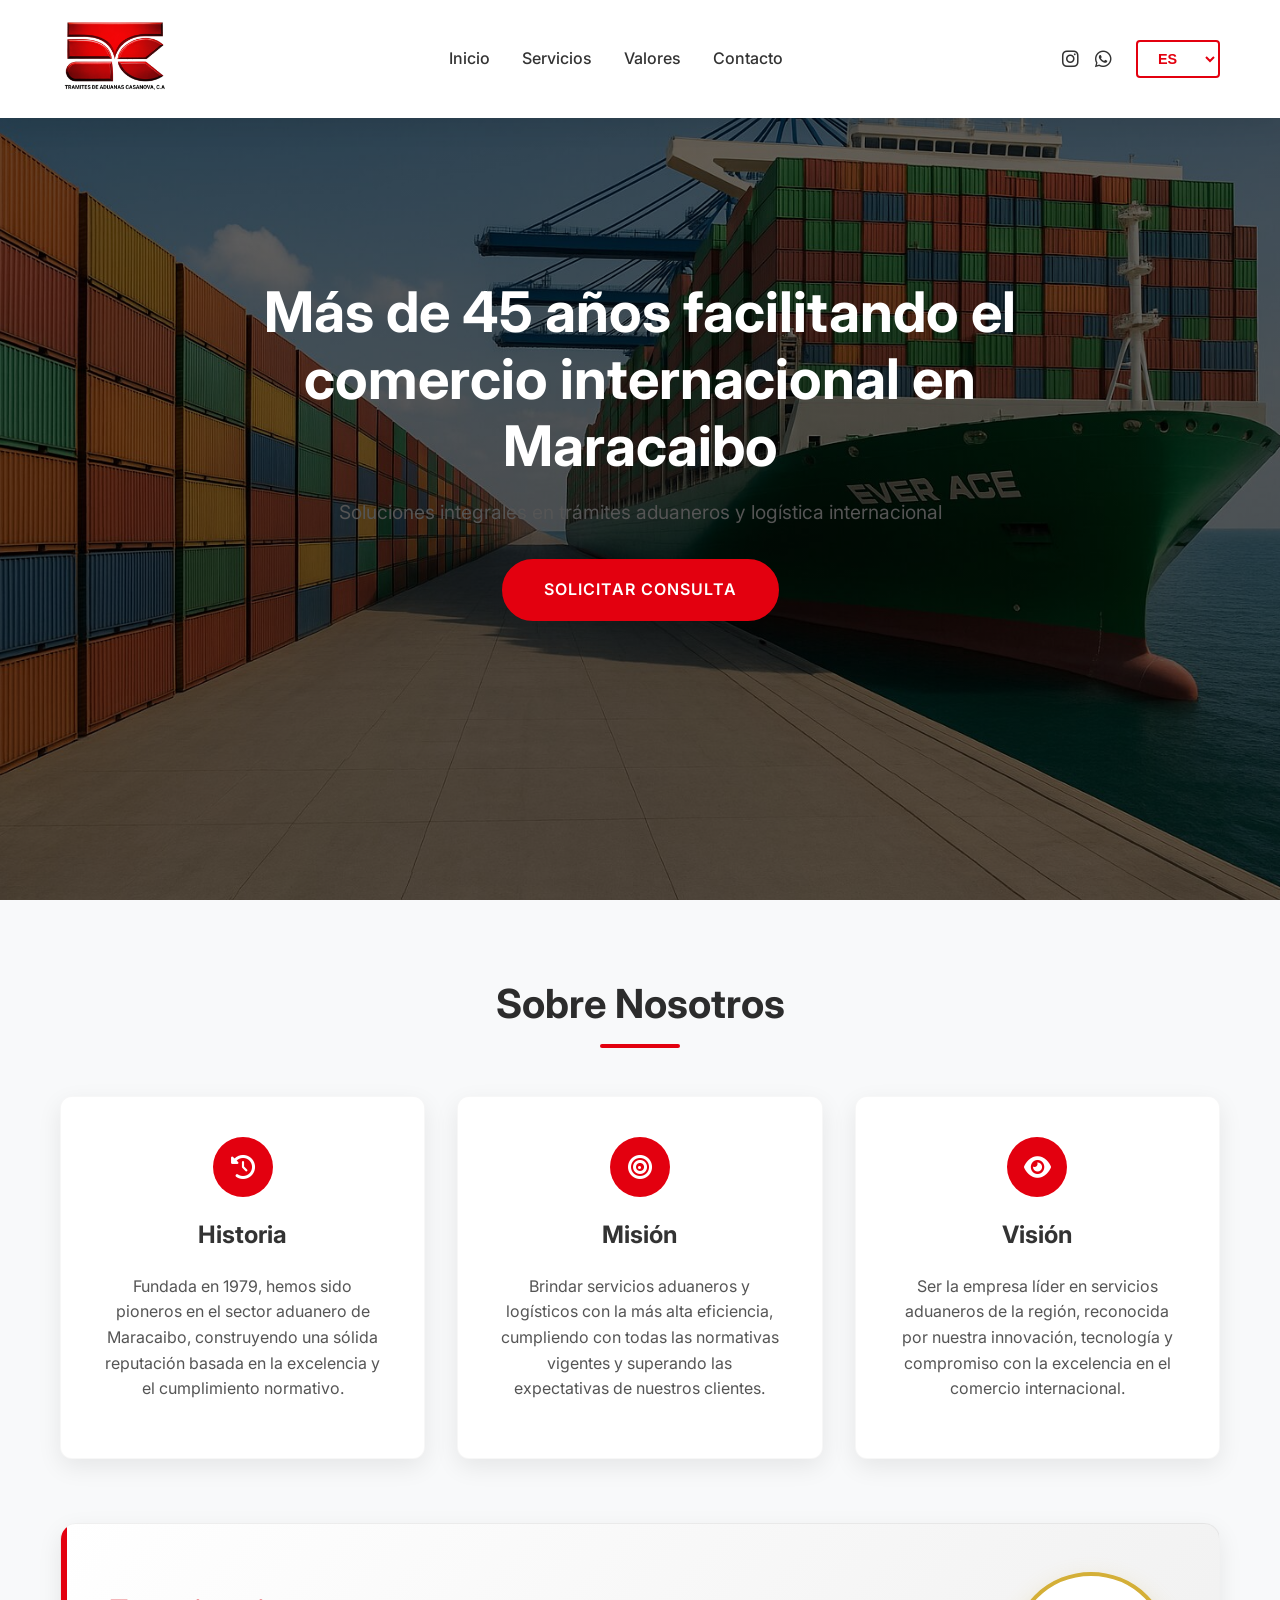
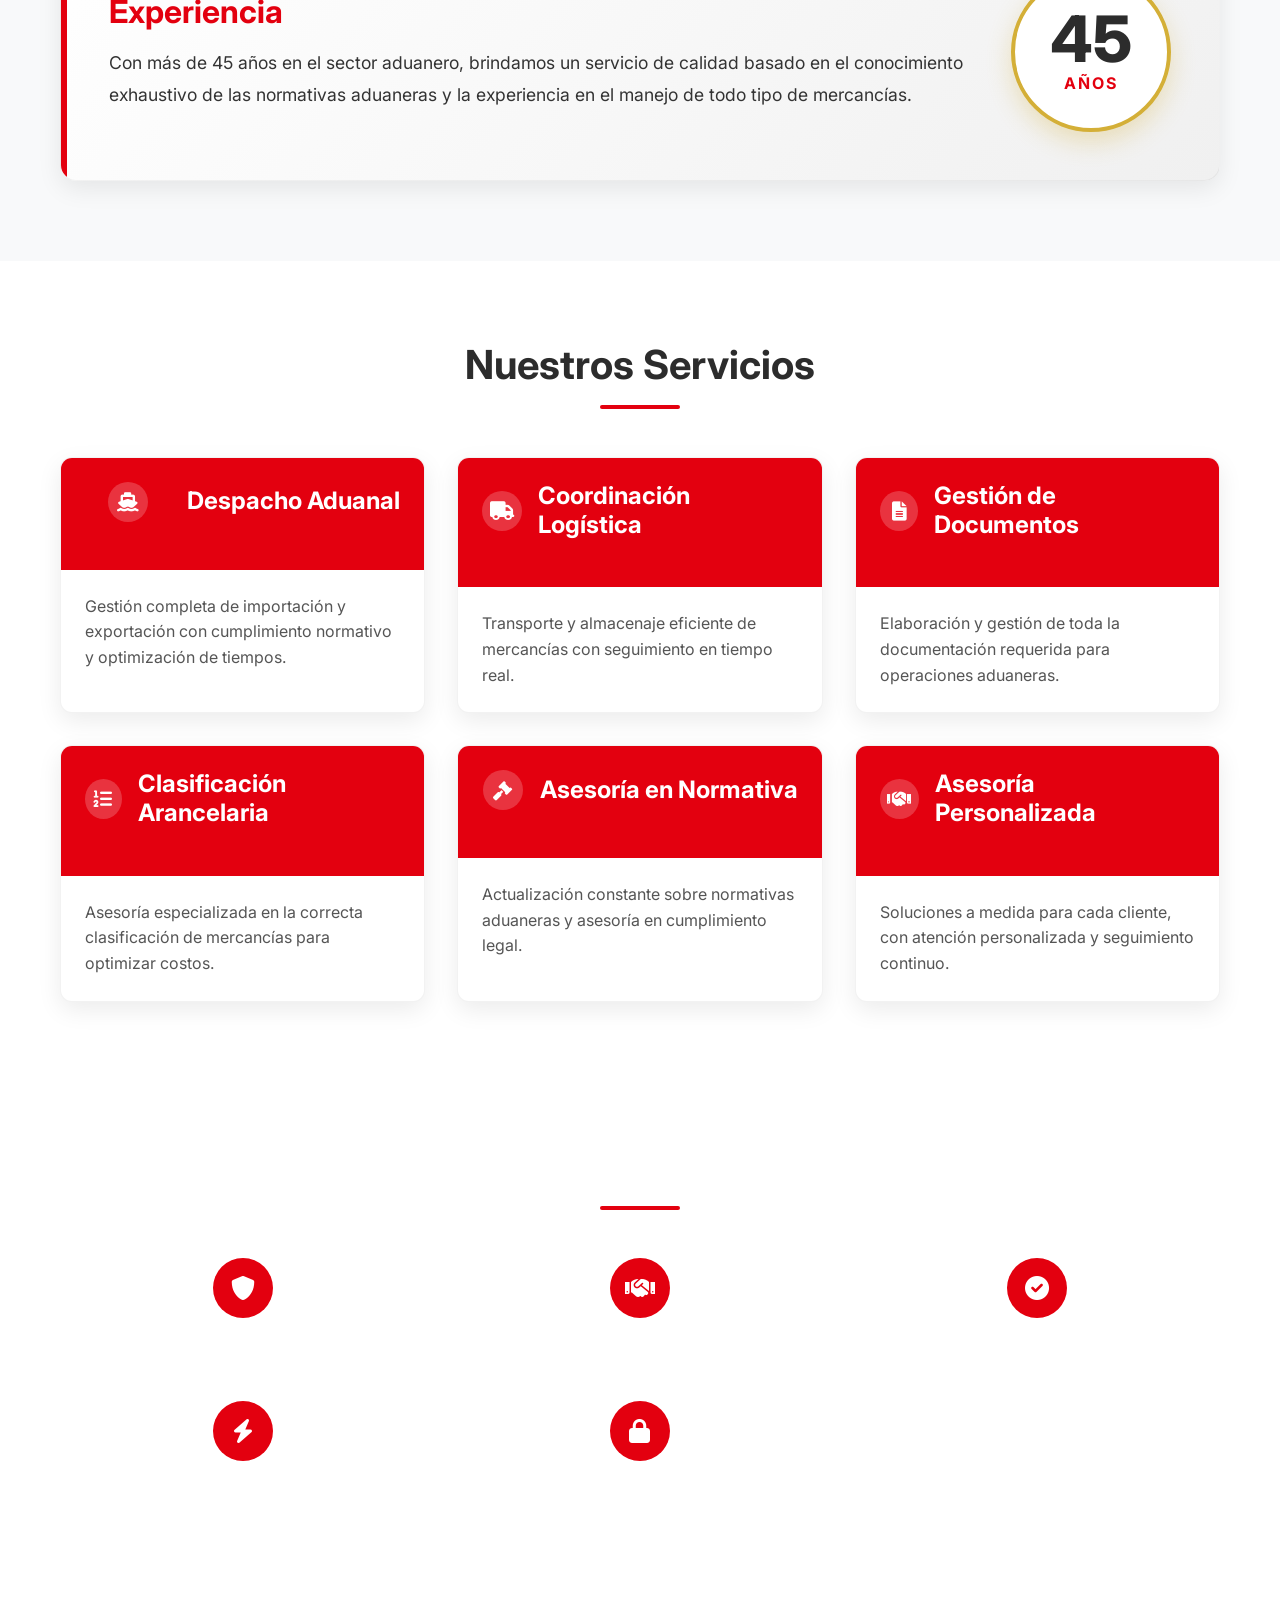
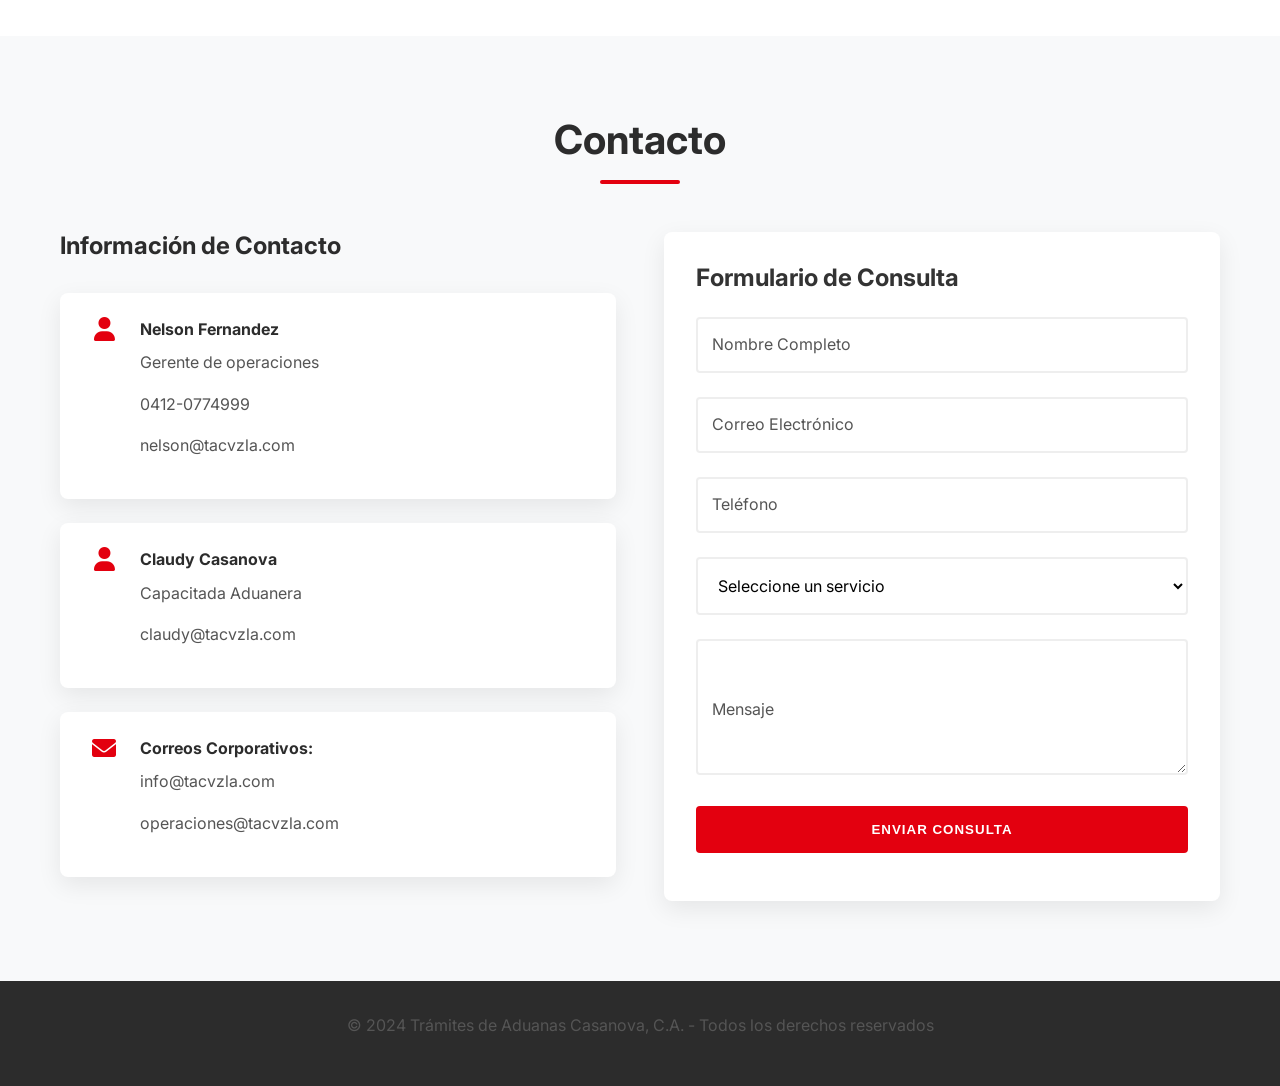
==== commit c84d5c5c: "actualizacion del logo y eliminacion de correos gmail" ====
--- a/index.html
+++ b/index.html
@@ -13,7 +13,9 @@
     <header>
         <div class="container">
             <div class="logo">
-                <h1>TACVZLA</h1>
+                <a href="index.html">
+                    <img src="img/fondo04.png" alt="TACVZLA Logo">
+                </a>
             </div>
             <nav>
                 <ul>
@@ -210,7 +212,6 @@
                             <p>Gerente de operaciones</p>
                             <p>0412-0774999</p>
                             <p>nelson@tacvzla.com</p>
-                            <p>nfernandez2727@gmail.com</p>
                         </div>
                     </div>
                     <div class="contact-item">
@@ -219,7 +220,6 @@
                             <strong>Claudy Casanova</strong>
                             <p>Capacitada Aduanera</p>
                             <p>claudy@tacvzla.com</p>
-                            <p>casanovaclaudy@gmail.com</p>
                         </div>
                     </div>
                     <div class="contact-item">
--- a/styles.css
+++ b/styles.css
@@ -98,11 +98,11 @@
     padding: 1rem 20px;
 }
 
-.logo h1 {
-    color: var(--primary-red);
-    font-size: 1.8rem;
-    letter-spacing: 2px;
-    text-transform: uppercase;
+.logo img {
+    height: 78px;
+    width: auto;
+    object-fit: contain;
+    mix-blend-mode: multiply;
 }
 
 nav ul {
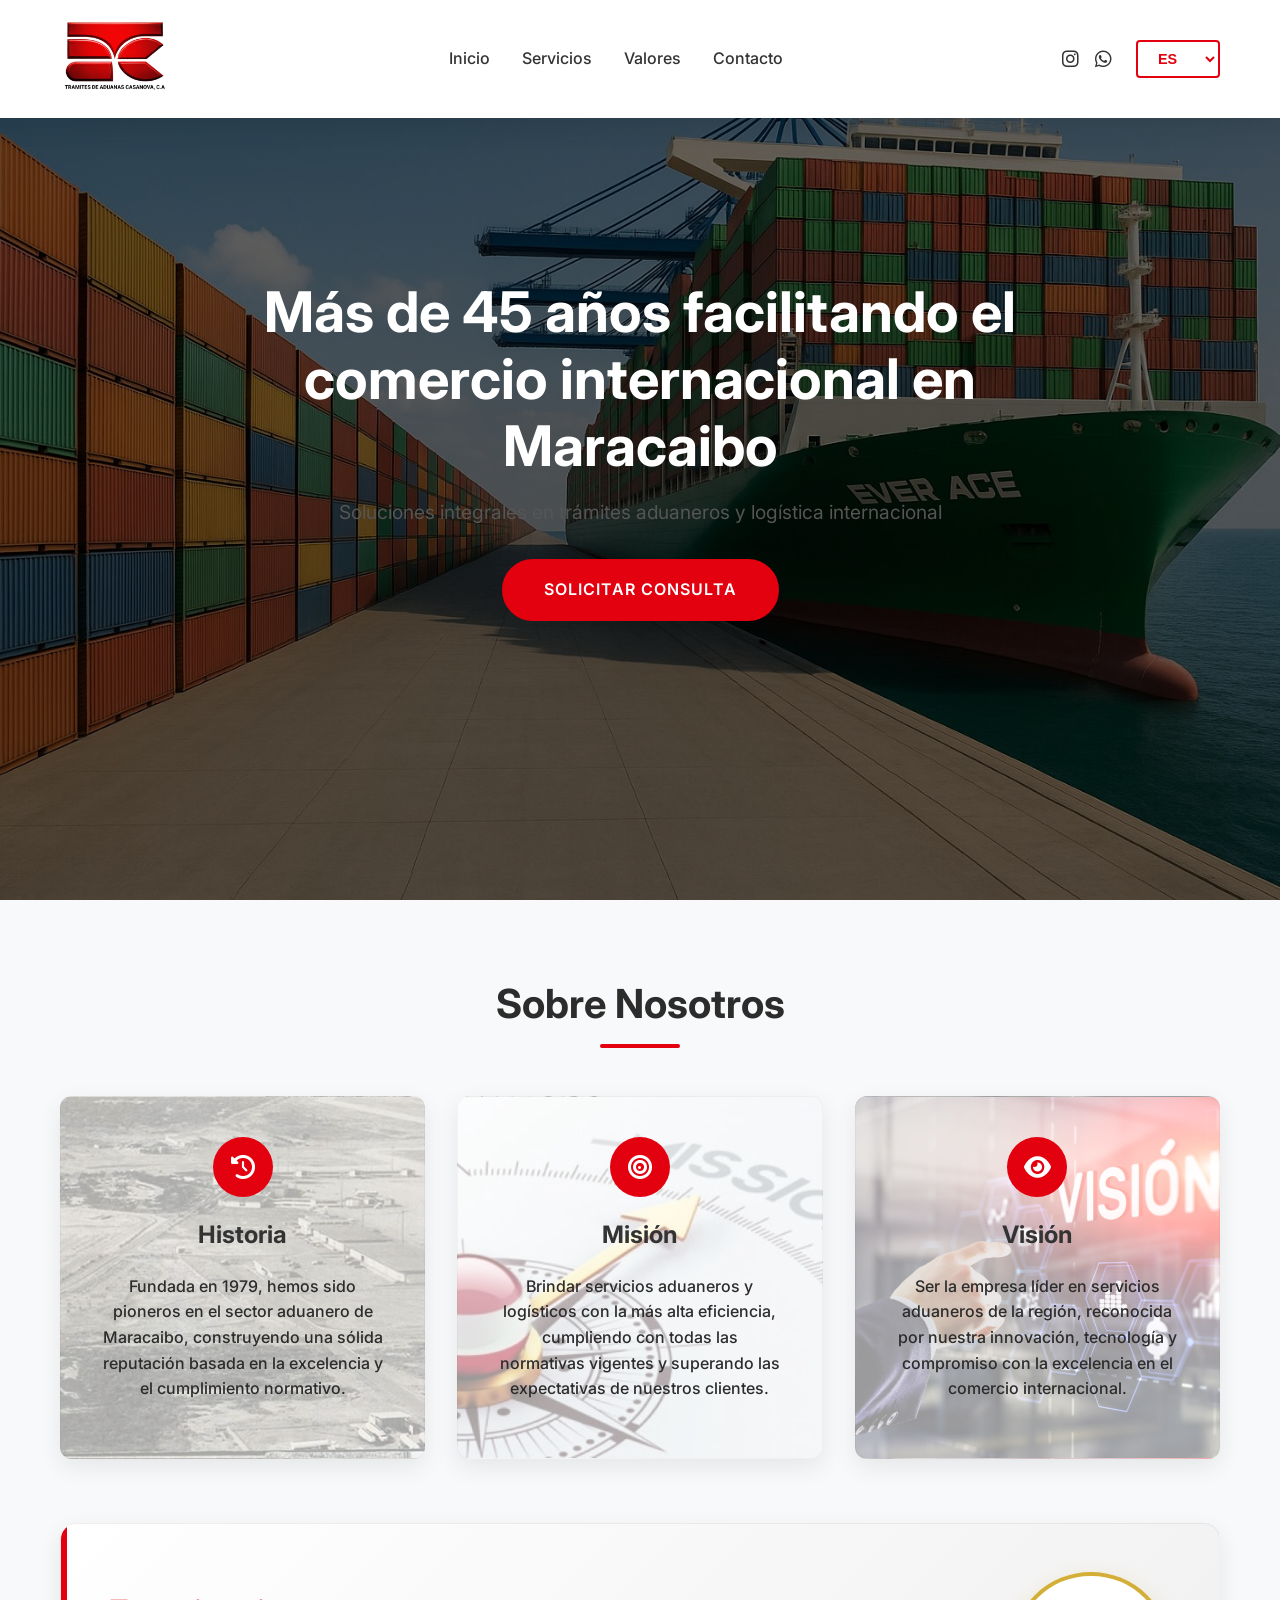
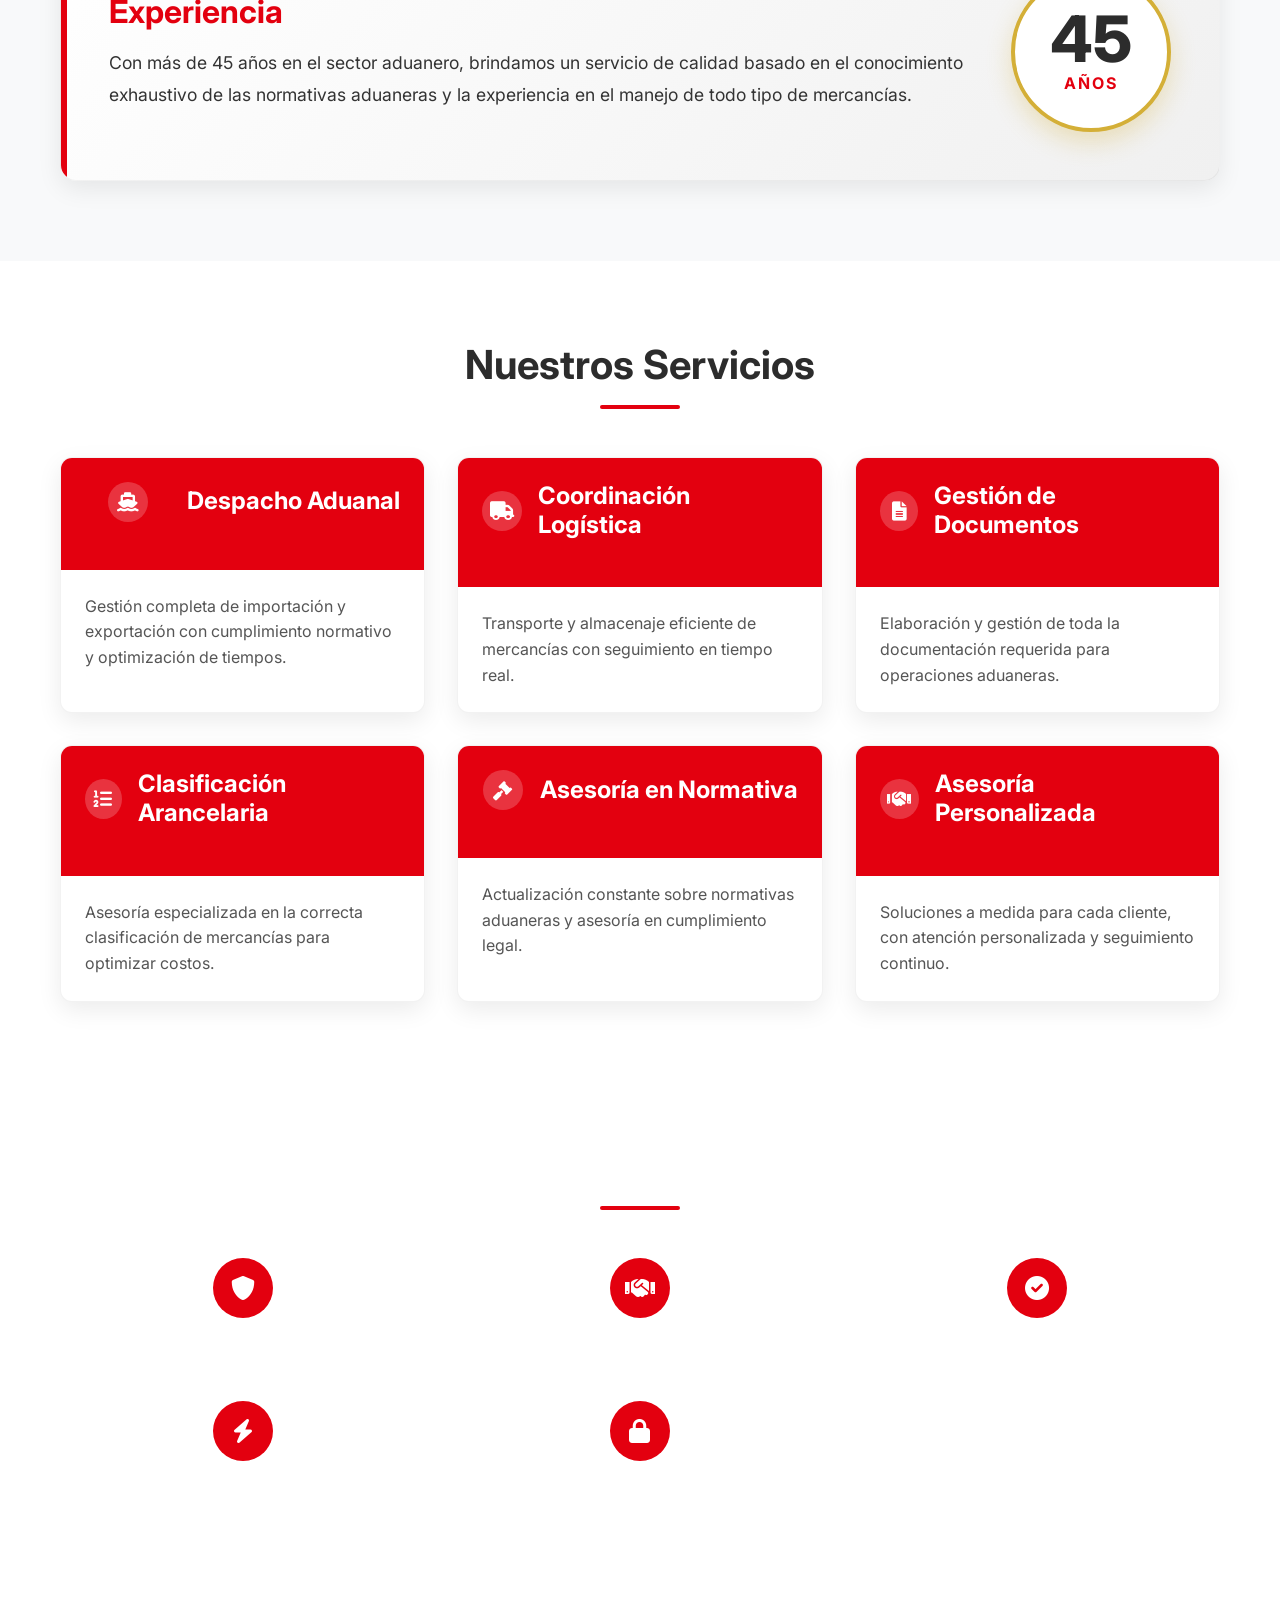
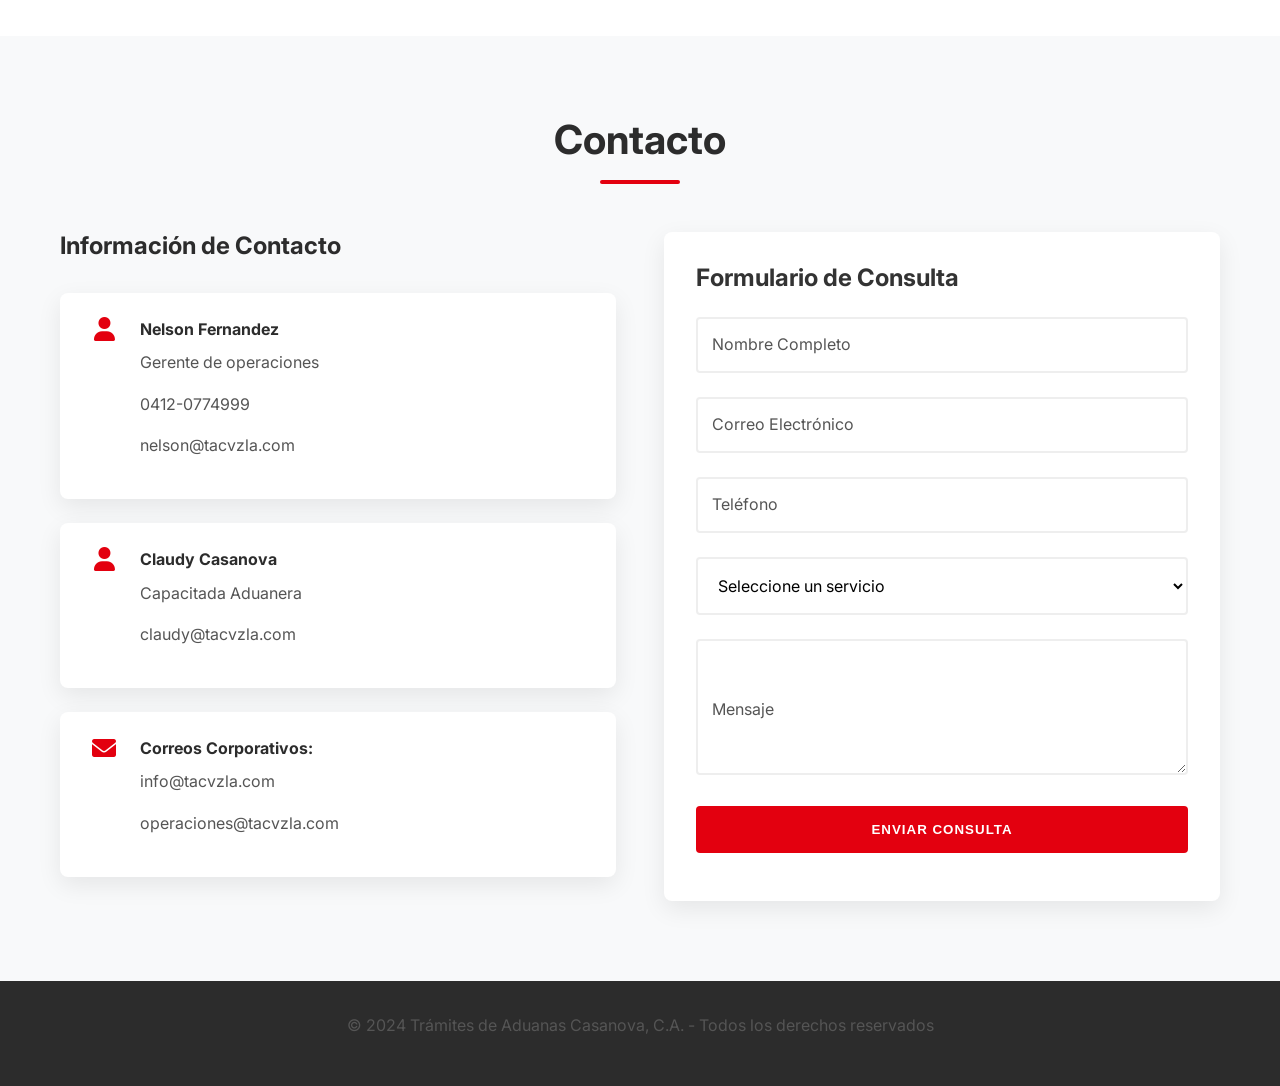
==== commit e75fe656: "actualizacion completa de logo, imagenes de fondo en cuadros de texto" ====
--- a/index.html
+++ b/index.html
@@ -45,7 +45,9 @@
     <section id="hero" class="hero">
         <!-- Background image layers for fade effect -->
         <div class="hero-bg-layer active" style="background-image: url('img/hero01.jpg');"></div>
+        <div class="hero-bg-layer" style="background-image: url('img/hero04.jpg');"></div>
         <div class="hero-bg-layer" style="background-image: url('img/hero02.jpg');"></div>
+        <div class="hero-bg-layer" style="background-image: url('img/hero05.webp');"></div>
         <div class="hero-bg-layer" style="background-image: url('img/hero03.webp');"></div>
         
         <div class="hero-content">
@@ -60,21 +62,21 @@
         <div class="container">
             <h2 class="section-title" data-i18n="about.title">Sobre Nosotros</h2>
             <div class="about-grid">
-                <div class="about-card">
+                <div class="about-card history-card">
                     <div class="card-icon">
                         <i class="fas fa-history"></i>
                     </div>
                     <h3 data-i18n="about.history.title">Historia</h3>
                     <p data-i18n="about.history.text">Fundada en 1979, hemos sido pioneros en el sector aduanero de Maracaibo, construyendo una sólida reputación basada en la excelencia y el cumplimiento normativo.</p>
                 </div>
-                <div class="about-card">
+                <div class="about-card mission-card">
                     <div class="card-icon">
                         <i class="fas fa-bullseye"></i>
                     </div>
                     <h3 data-i18n="about.mission.title">Misión</h3>
                     <p data-i18n="about.mission.text">Brindar servicios aduaneros y logísticos con la más alta eficiencia, cumpliendo con todas las normativas vigentes y superando las expectativas de nuestros clientes.</p>
                 </div>
-                <div class="about-card">
+                <div class="about-card vision-card">
                     <div class="card-icon">
                         <i class="fas fa-eye"></i>
                     </div>
@@ -101,59 +103,77 @@
         <div class="container">
             <h2 class="section-title" data-i18n="services.title">Nuestros Servicios</h2>
             <div class="services-grid">
-                <div class="service-card">
+                <div class="service-card expandable-card">
                     <div class="card-header">
                         <div class="card-icon">
                             <i class="fas fa-ship"></i>
                         </div>
                         <h3 data-i18n="services.customs.title">Despacho Aduanal</h3>
                     </div>
-                    <p data-i18n="services.customs.text">Gestión completa de importación y exportación con cumplimiento normativo y optimización de tiempos.</p>
-                </div>
-                <div class="service-card">
+                    <div class="expandable-body">
+                        <p class="short-desc" data-i18n="services.customs.text">Gestión completa de importación y exportación con cumplimiento normativo y optimización de tiempos.</p>
+                        <p class="long-desc">En TAC Trámites de Aduana Casanova C.A., transformamos el despacho aduanero en una ventaja competitiva para su negocio. Ofrecemos una gestión completa de importación y exportación, encargándonos de cada etapa del proceso logístico con un estricto cumplimiento normativo ante las autoridades arancelarias. Nuestro enfoque se centra en la optimización de tiempos y la reducción de costos operativos, garantizando que sus mercancías crucen fronteras sin demoras innecesarias. Contamos con un equipo experto dedicado a la clasificación arancelaria y asesoría estratégica, brindando la seguridad jurídica y la eficiencia que su carga requiere en el dinámico comercio internacional actual.</p>
+                    </div>
+                </div>
+                <div class="service-card expandable-card">
                     <div class="card-header">
                         <div class="card-icon">
                             <i class="fas fa-truck"></i>
                         </div>
                         <h3 data-i18n="services.logistics.title">Coordinación Logística</h3>
                     </div>
-                    <p data-i18n="services.logistics.text">Transporte y almacenaje eficiente de mercancías con seguimiento en tiempo real.</p>
-                </div>
-                <div class="service-card">
+                    <div class="expandable-body">
+                        <p class="short-desc" data-i18n="services.logistics.text">Transporte y almacenaje eficiente de mercancías con seguimiento en tiempo real.</p>
+                        <p class="long-desc">Garantizamos el transporte y almacenaje eficiente de sus mercancías mediante una infraestructura logística de vanguardia. Nuestra solución integra seguimiento en tiempo real, brindándole visibilidad absoluta y seguridad en cada trayecto, optimizando la cadena de suministro con puntualidad y rigor operativo.</p>
+                    </div>
+                </div>
+                <div class="service-card expandable-card">
                     <div class="card-header">
                         <div class="card-icon">
                             <i class="fas fa-file-alt"></i>
                         </div>
                         <h3 data-i18n="services.documents.title">Gestión de Documentos</h3>
                     </div>
-                    <p data-i18n="services.documents.text">Elaboración y gestión de toda la documentación requerida para operaciones aduaneras.</p>
-                </div>
-                <div class="service-card">
+                    <div class="expandable-body">
+                        <p class="short-desc" data-i18n="services.documents.text">Elaboración y gestión de toda la documentación requerida para operaciones aduaneras.</p>
+                        <p class="long-desc">Nos especializamos en la elaboración y gestión integral de toda la documentación exigida para sus operaciones aduaneras. Aseguramos el cumplimiento de cada requisito legal y técnico, desde declaraciones de valor hasta permisos especiales, eliminando riesgos de sanciones o retrasos. Nuestra precisión documental garantiza una nacionalización ágil, brindándole la tranquilidad jurídica que su carga y su empresa necesitan.</p>
+                    </div>
+                </div>
+                <div class="service-card expandable-card">
                     <div class="card-header">
                         <div class="card-icon">
                             <i class="fas fa-list-ol"></i>
                         </div>
                         <h3 data-i18n="services.classification.title">Clasificación Arancelaria</h3>
                     </div>
-                    <p data-i18n="services.classification.text">Asesoría especializada en la correcta clasificación de mercancías para optimizar costos.</p>
-                </div>
-                <div class="service-card">
+                    <div class="expandable-body">
+                        <p class="short-desc" data-i18n="services.classification.text">Asesoría especializada en la correcta clasificación de mercancías para optimizar costos.</p>
+                        <p class="long-desc">Nuestra asesoría especializada garantiza la correcta clasificación arancelaria de sus mercancías, un paso crítico para el éxito de cualquier operación internacional. Analizamos técnicamente cada producto para asignar la codificación exacta, asegurando el cumplimiento legal y permitiendo optimizar costos mediante el aprovechamiento de beneficios fiscales o tratados comerciales vigentes. Evite sobrecostos por errores en partidas y aranceles; nuestro equipo técnico le brinda la precisión necesaria para maximizar la rentabilidad de sus importaciones y exportaciones con total seguridad jurídica.</p>
+                    </div>
+                </div>
+                <div class="service-card expandable-card">
                     <div class="card-header">
                         <div class="card-icon">
                             <i class="fas fa-gavel"></i>
                         </div>
                         <h3 data-i18n="services.regulations.title">Asesoría en Normativa</h3>
                     </div>
-                    <p data-i18n="services.regulations.text">Actualización constante sobre normativas aduaneras y asesoría en cumplimiento legal.</p>
-                </div>
-                <div class="service-card">
+                    <div class="expandable-body">
+                        <p class="short-desc" data-i18n="services.regulations.text">Actualización constante sobre normativas aduaneras y asesoría en cumplimiento legal.</p>
+                        <p class="long-desc">Brindamos una actualización constante sobre normativas aduaneras, anticipándonos a cambios arancelarios o legales que puedan afectar sus operaciones. Nuestra asesoría en cumplimiento legal asegura que su empresa opere siempre dentro del marco vigente, mitigando riesgos de sanciones y agilizando procesos administrativos. Con nosotros, su carga cuenta con un respaldo técnico permanente, garantizando integridad jurídica y fluidez en cada trámite de comercio exterior.</p>
+                    </div>
+                </div>
+                <div class="service-card expandable-card">
                     <div class="card-header">
                         <div class="card-icon">
                             <i class="fas fa-handshake"></i>
                         </div>
                         <h3 data-i18n="services.personalized.title">Asesoría Personalizada</h3>
                     </div>
-                    <p data-i18n="services.personalized.text">Soluciones a medida para cada cliente, con atención personalizada y seguimiento continuo.</p>
+                    <div class="expandable-body">
+                        <p class="short-desc" data-i18n="services.personalized.text">Soluciones a medida para cada cliente, con atención personalizada y seguimiento continuo.</p>
+                        <p class="long-desc">En TAC Trámites de Aduana Casanova C.A., diseñamos soluciones a medida para cada cliente, reconociendo que cada operación de comercio exterior posee retos y requisitos únicos. Brindamos una atención personalizada desde el primer contacto, asignando expertos dedicados que actúan como aliados estratégicos en su cadena de suministro. Nuestro enfoque de seguimiento continuo garantiza una comunicación fluida y transparente en cada fase del proceso, asegurando que usted esté siempre informado. Nos comprometemos con la excelencia operativa y la cercanía, adaptando nuestros servicios para potenciar el crecimiento y la seguridad de su empresa en el mercado global.</p>
+                    </div>
                 </div>
             </div>
         </div>
--- a/styles.css
+++ b/styles.css
@@ -307,6 +307,29 @@
     box-shadow: 0 15px 35px rgba(0, 0, 0, 0.1);
 }
 
+.about-card p {
+    color: var(--dark-gray);
+    font-weight: 500;
+}
+
+.history-card {
+    background-image: linear-gradient(rgba(255, 255, 255, 0.60), rgba(255, 255, 255, 0.60)), url('img/aeropuerto.jpg');
+    background-size: cover;
+    background-position: center;
+}
+
+.mission-card {
+    background-image: linear-gradient(rgba(255, 255, 255, 0.60), rgba(255, 255, 255, 0.60)), url('img/mision.jpg');
+    background-size: cover;
+    background-position: center;
+}
+
+.vision-card {
+    background-image: linear-gradient(rgba(255, 255, 255, 0.60), rgba(255, 255, 255, 0.60)), url('img/vision.jpg');
+    background-size: cover;
+    background-position: center;
+}
+
 .card-icon {
     width: 60px;
     height: 60px;
@@ -371,6 +394,27 @@
 .service-card p {
     padding: 1.5rem;
     margin-bottom: 0;
+}
+
+/* Custom styles for expandable service cards */
+.expandable-body {
+    overflow-y: hidden;
+}
+
+.expandable-body.scrollable {
+    overflow-y: auto;
+}
+
+.expandable-card .long-desc {
+    display: none;
+}
+
+.expandable-card.show-long .short-desc {
+    display: none;
+}
+
+.expandable-card.show-long .long-desc {
+    display: block;
 }
 
 /* Values Section */
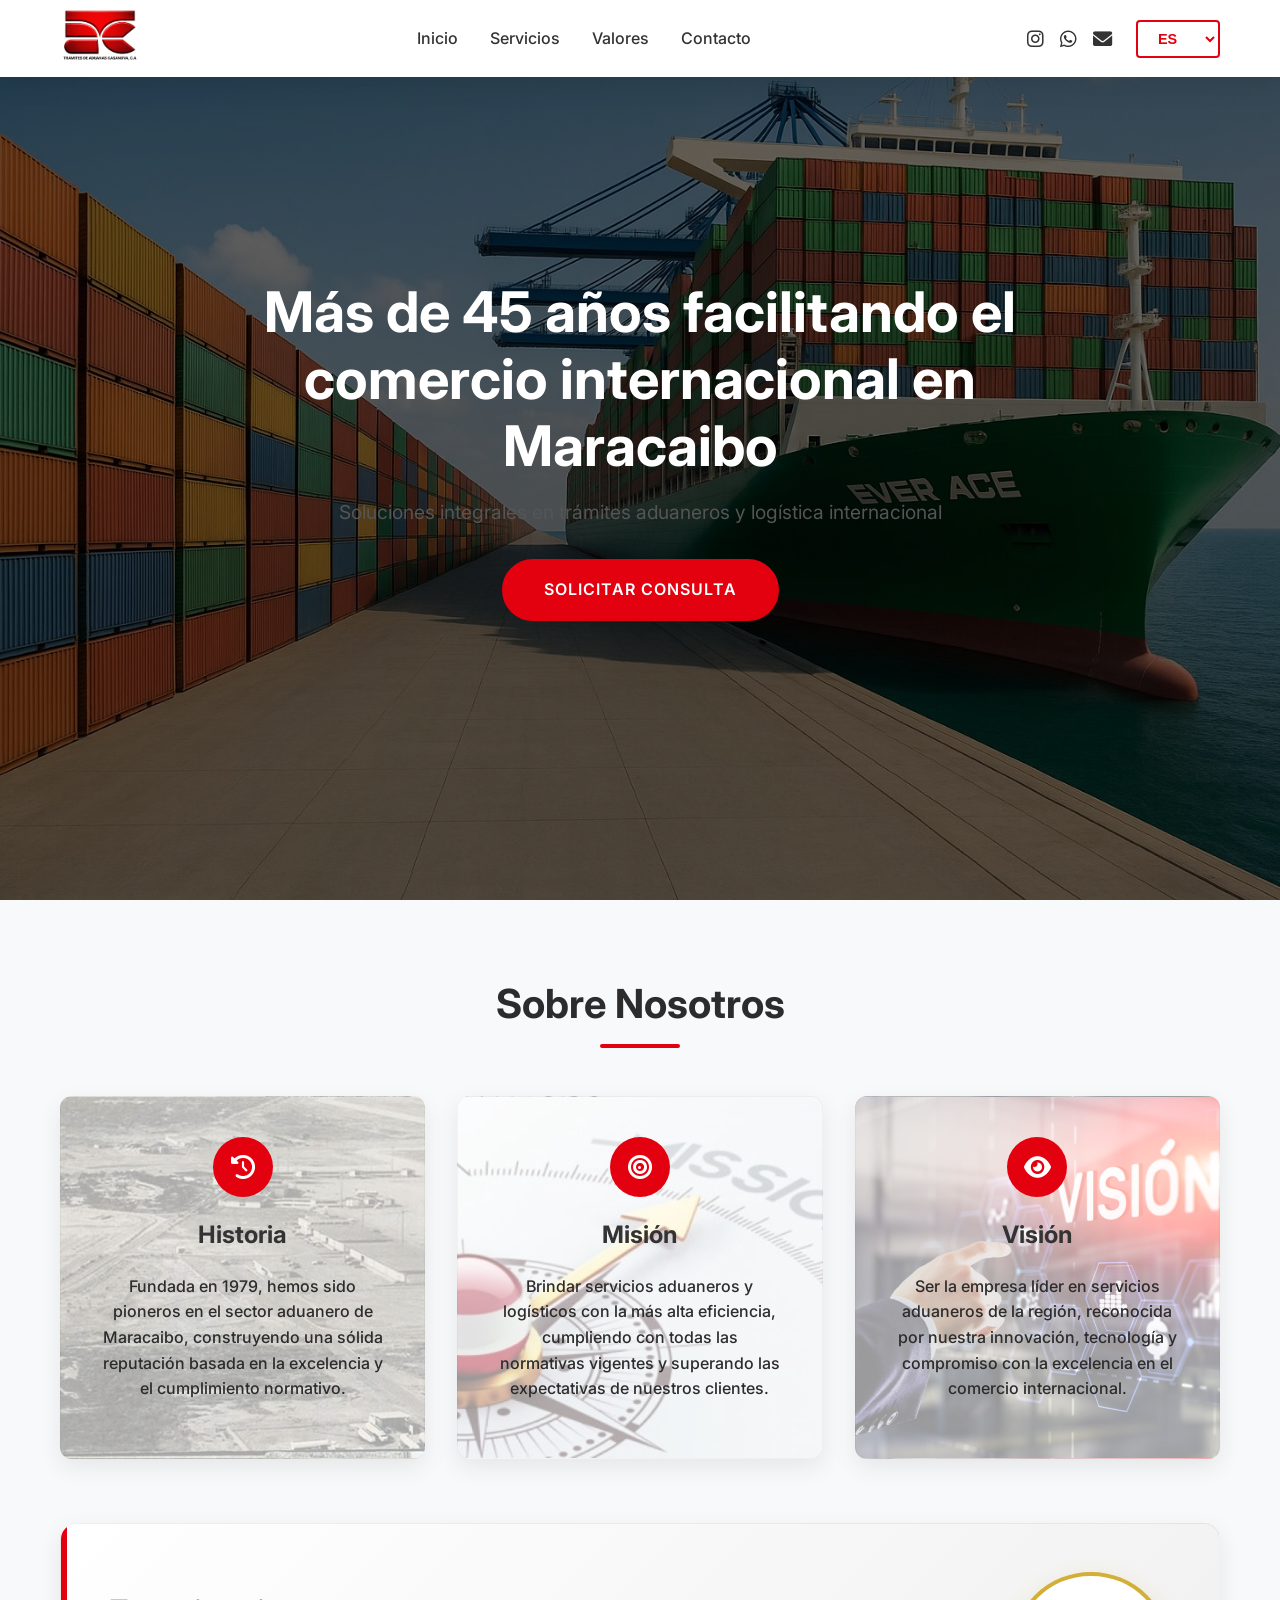
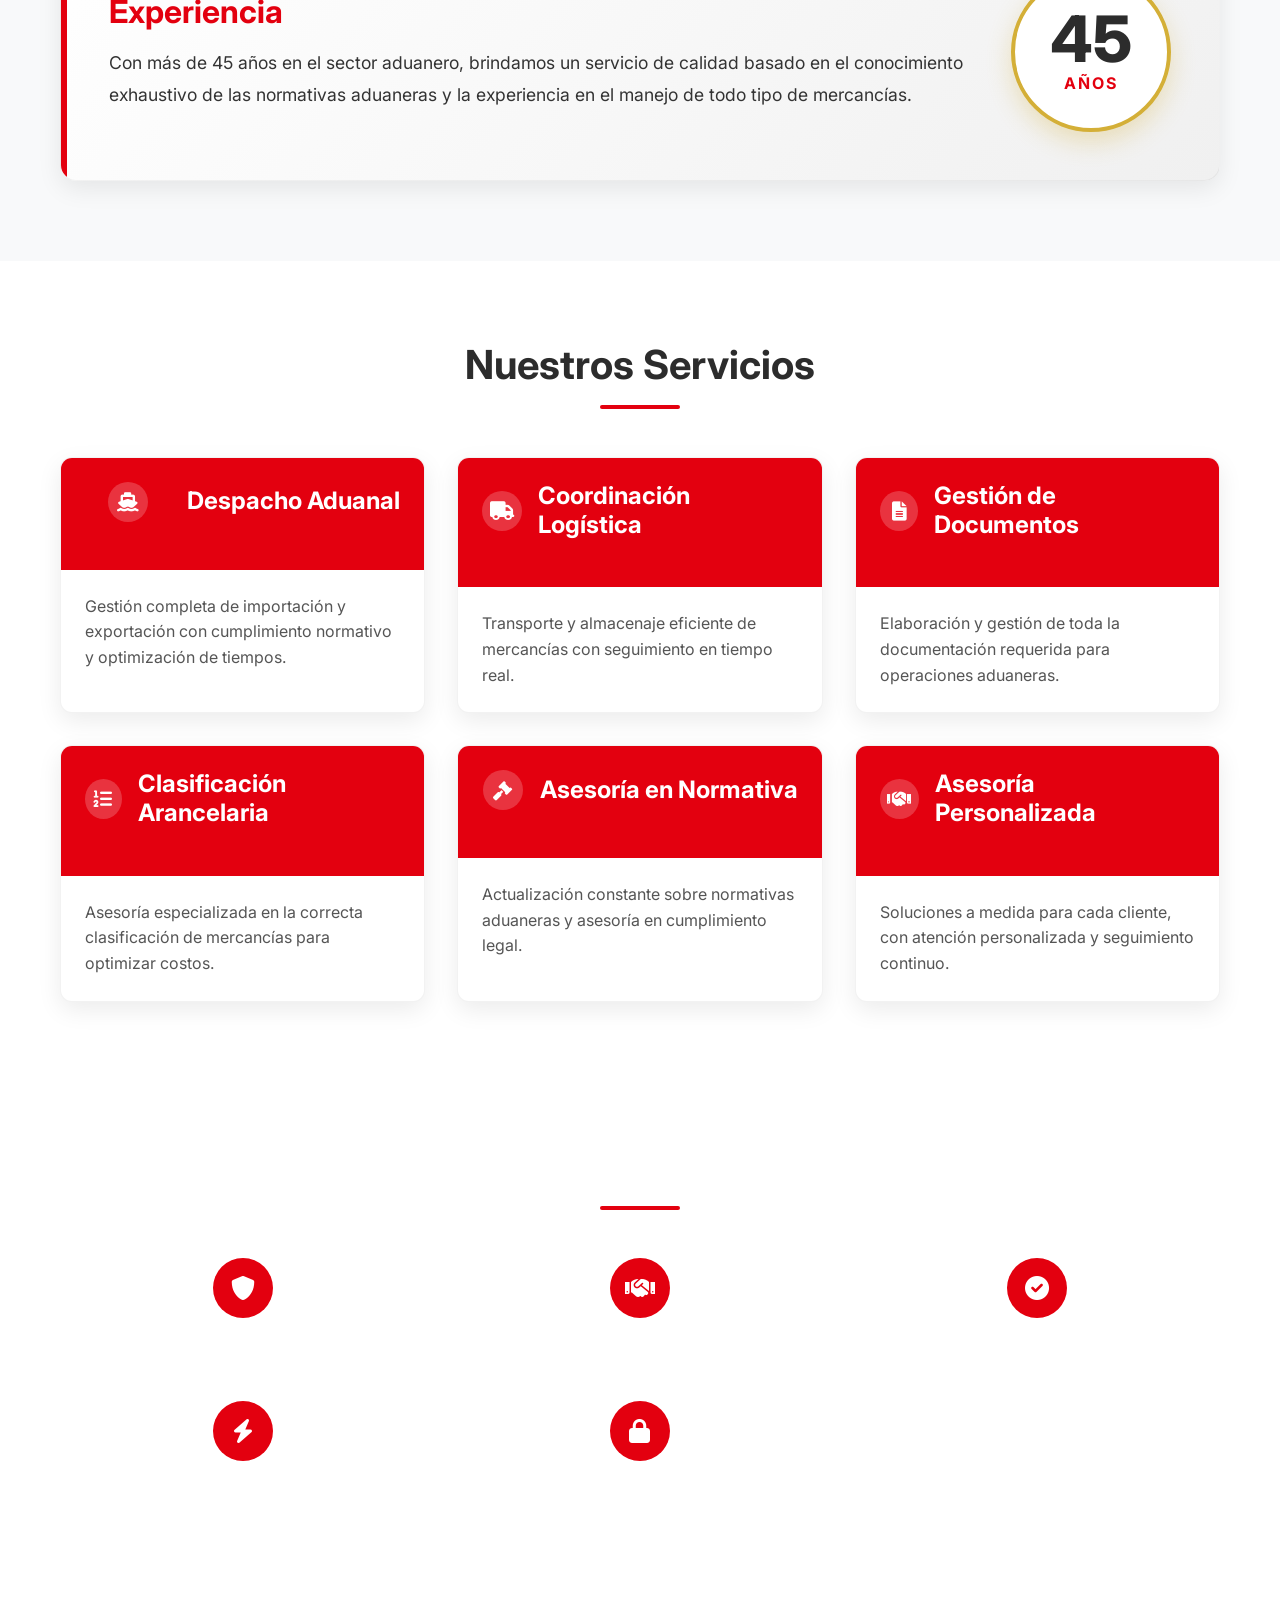
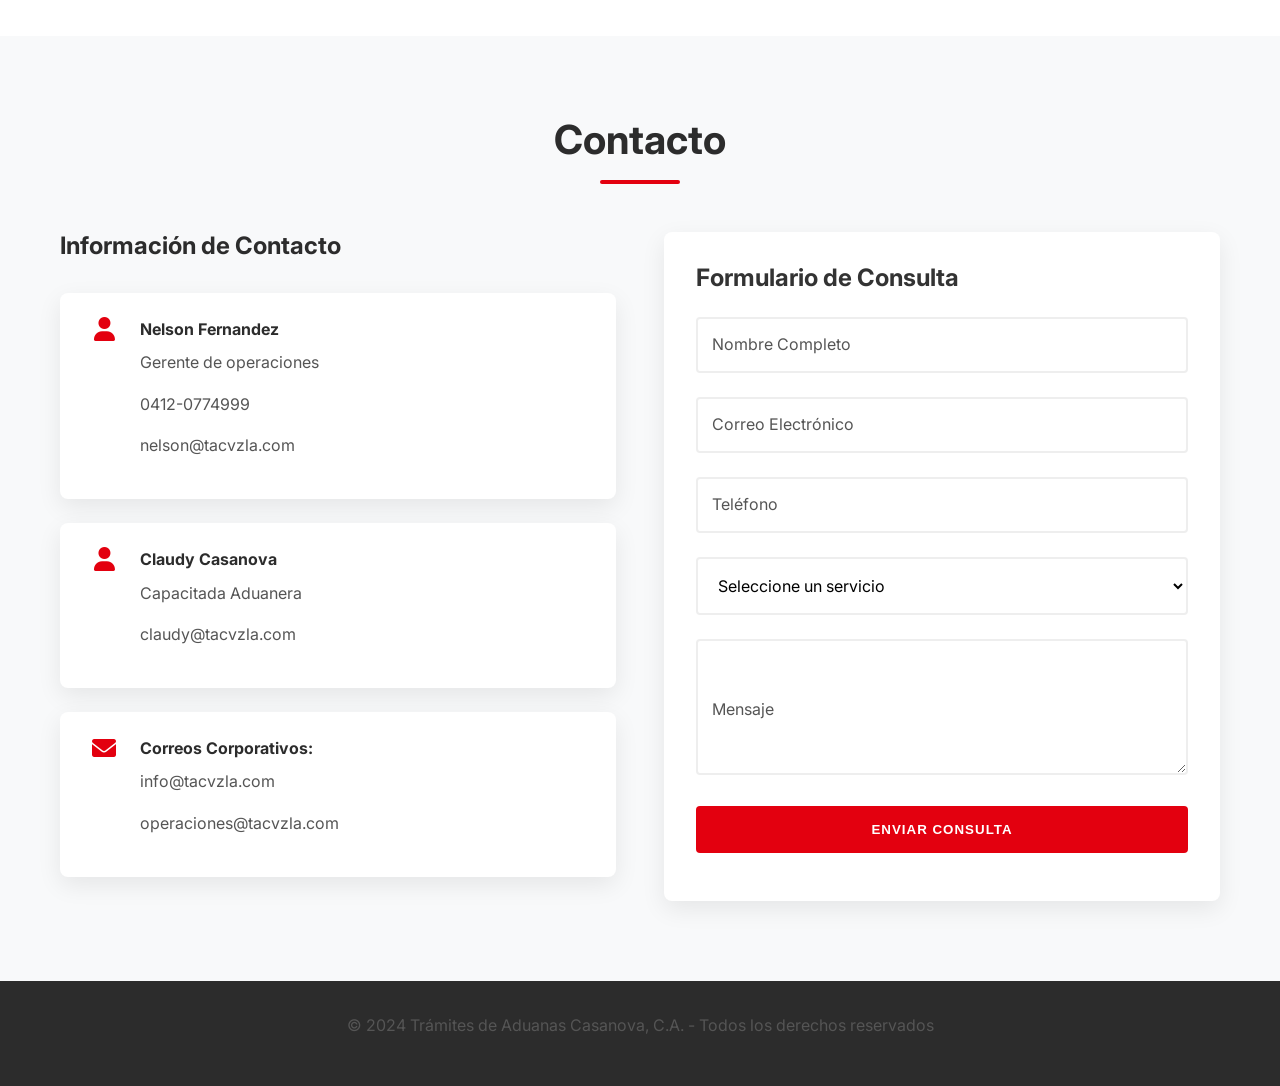
==== commit e61131d5: "icono de email agregado al header" ====
--- a/index.html
+++ b/index.html
@@ -29,6 +29,7 @@
                 <div class="social-links">
                     <a href="https://instagram.com/tacvzla" target="_blank" class="social-icon" aria-label="Instagram"><i class="fab fa-instagram"></i></a>
                     <a href="https://wa.me/584120774999" target="_blank" class="social-icon" aria-label="WhatsApp"><i class="fab fa-whatsapp"></i></a>
+                    <a href="mailto:info@tacvzla.com" class="social-icon" aria-label="Email"><i class="fas fa-envelope"></i></a>
                 </div>
                 <div class="language-selector">
                     <select id="language-select">
@@ -112,7 +113,7 @@
                     </div>
                     <div class="expandable-body">
                         <p class="short-desc" data-i18n="services.customs.text">Gestión completa de importación y exportación con cumplimiento normativo y optimización de tiempos.</p>
-                        <p class="long-desc">En TAC Trámites de Aduana Casanova C.A., transformamos el despacho aduanero en una ventaja competitiva para su negocio. Ofrecemos una gestión completa de importación y exportación, encargándonos de cada etapa del proceso logístico con un estricto cumplimiento normativo ante las autoridades arancelarias. Nuestro enfoque se centra en la optimización de tiempos y la reducción de costos operativos, garantizando que sus mercancías crucen fronteras sin demoras innecesarias. Contamos con un equipo experto dedicado a la clasificación arancelaria y asesoría estratégica, brindando la seguridad jurídica y la eficiencia que su carga requiere en el dinámico comercio internacional actual.</p>
+                        <p class="long-desc" data-i18n="services.customs.long_text">En TAC Trámites de Aduana Casanova C.A., transformamos el despacho aduanero en una ventaja competitiva para su negocio. Ofrecemos una gestión completa de importación y exportación, encargándonos de cada etapa del proceso logístico con un estricto cumplimiento normativo ante las autoridades arancelarias. Nuestro enfoque se centra en la optimización de tiempos y la reducción de costos operativos, garantizando que sus mercancías crucen fronteras sin demoras innecesarias. Contamos con un equipo experto dedicado a la clasificación arancelaria y asesoría estratégica, brindando la seguridad jurídica y la eficiencia que su carga requiere en el dinámico comercio internacional actual.</p>
                     </div>
                 </div>
                 <div class="service-card expandable-card">
@@ -124,7 +125,7 @@
                     </div>
                     <div class="expandable-body">
                         <p class="short-desc" data-i18n="services.logistics.text">Transporte y almacenaje eficiente de mercancías con seguimiento en tiempo real.</p>
-                        <p class="long-desc">Garantizamos el transporte y almacenaje eficiente de sus mercancías mediante una infraestructura logística de vanguardia. Nuestra solución integra seguimiento en tiempo real, brindándole visibilidad absoluta y seguridad en cada trayecto, optimizando la cadena de suministro con puntualidad y rigor operativo.</p>
+                        <p class="long-desc" data-i18n="services.logistics.long_text">Garantizamos el transporte y almacenaje eficiente de sus mercancías mediante una infraestructura logística de vanguardia. Nuestra solución integra seguimiento en tiempo real, brindándole visibilidad absoluta y seguridad en cada trayecto, optimizando la cadena de suministro con puntualidad y rigor operativo.</p>
                     </div>
                 </div>
                 <div class="service-card expandable-card">
@@ -136,7 +137,7 @@
                     </div>
                     <div class="expandable-body">
                         <p class="short-desc" data-i18n="services.documents.text">Elaboración y gestión de toda la documentación requerida para operaciones aduaneras.</p>
-                        <p class="long-desc">Nos especializamos en la elaboración y gestión integral de toda la documentación exigida para sus operaciones aduaneras. Aseguramos el cumplimiento de cada requisito legal y técnico, desde declaraciones de valor hasta permisos especiales, eliminando riesgos de sanciones o retrasos. Nuestra precisión documental garantiza una nacionalización ágil, brindándole la tranquilidad jurídica que su carga y su empresa necesitan.</p>
+                        <p class="long-desc" data-i18n="services.documents.long_text">Nos especializamos en la elaboración y gestión integral de toda la documentación exigida para sus operaciones aduaneras. Aseguramos el cumplimiento de cada requisito legal y técnico, desde declaraciones de valor hasta permisos especiales, eliminando riesgos de sanciones o retrasos. Nuestra precisión documental garantiza una nacionalización ágil, brindándole la tranquilidad jurídica que su carga y su empresa necesitan.</p>
                     </div>
                 </div>
                 <div class="service-card expandable-card">
@@ -148,7 +149,7 @@
                     </div>
                     <div class="expandable-body">
                         <p class="short-desc" data-i18n="services.classification.text">Asesoría especializada en la correcta clasificación de mercancías para optimizar costos.</p>
-                        <p class="long-desc">Nuestra asesoría especializada garantiza la correcta clasificación arancelaria de sus mercancías, un paso crítico para el éxito de cualquier operación internacional. Analizamos técnicamente cada producto para asignar la codificación exacta, asegurando el cumplimiento legal y permitiendo optimizar costos mediante el aprovechamiento de beneficios fiscales o tratados comerciales vigentes. Evite sobrecostos por errores en partidas y aranceles; nuestro equipo técnico le brinda la precisión necesaria para maximizar la rentabilidad de sus importaciones y exportaciones con total seguridad jurídica.</p>
+                        <p class="long-desc" data-i18n="services.classification.long_text">Nuestra asesoría especializada garantiza la correcta clasificación arancelaria de sus mercancías, un paso crítico para el éxito de cualquier operación internacional. Analizamos técnicamente cada producto para asignar la codificación exacta, asegurando el cumplimiento legal y permitiendo optimizar costos mediante el aprovechamiento de beneficios fiscales o tratados comerciales vigentes. Evite sobrecostos por errores en partidas y aranceles; nuestro equipo técnico le brinda la precisión necesaria para maximizar la rentabilidad de sus importaciones y exportaciones con total seguridad jurídica.</p>
                     </div>
                 </div>
                 <div class="service-card expandable-card">
@@ -160,7 +161,7 @@
                     </div>
                     <div class="expandable-body">
                         <p class="short-desc" data-i18n="services.regulations.text">Actualización constante sobre normativas aduaneras y asesoría en cumplimiento legal.</p>
-                        <p class="long-desc">Brindamos una actualización constante sobre normativas aduaneras, anticipándonos a cambios arancelarios o legales que puedan afectar sus operaciones. Nuestra asesoría en cumplimiento legal asegura que su empresa opere siempre dentro del marco vigente, mitigando riesgos de sanciones y agilizando procesos administrativos. Con nosotros, su carga cuenta con un respaldo técnico permanente, garantizando integridad jurídica y fluidez en cada trámite de comercio exterior.</p>
+                        <p class="long-desc" data-i18n="services.regulations.long_text">Brindamos una actualización constante sobre normativas aduaneras, anticipándonos a cambios arancelarios o legales que puedan afectar sus operaciones. Nuestra asesoría en cumplimiento legal asegura que su empresa opere siempre dentro del marco vigente, mitigando riesgos de sanciones y agilizando procesos administrativos. Con nosotros, su carga cuenta con un respaldo técnico permanente, garantizando integridad jurídica y fluidez en cada trámite de comercio exterior.</p>
                     </div>
                 </div>
                 <div class="service-card expandable-card">
@@ -172,7 +173,7 @@
                     </div>
                     <div class="expandable-body">
                         <p class="short-desc" data-i18n="services.personalized.text">Soluciones a medida para cada cliente, con atención personalizada y seguimiento continuo.</p>
-                        <p class="long-desc">En TAC Trámites de Aduana Casanova C.A., diseñamos soluciones a medida para cada cliente, reconociendo que cada operación de comercio exterior posee retos y requisitos únicos. Brindamos una atención personalizada desde el primer contacto, asignando expertos dedicados que actúan como aliados estratégicos en su cadena de suministro. Nuestro enfoque de seguimiento continuo garantiza una comunicación fluida y transparente en cada fase del proceso, asegurando que usted esté siempre informado. Nos comprometemos con la excelencia operativa y la cercanía, adaptando nuestros servicios para potenciar el crecimiento y la seguridad de su empresa en el mercado global.</p>
+                        <p class="long-desc" data-i18n="services.personalized.long_text">En TAC Trámites de Aduana Casanova C.A., diseñamos soluciones a medida para cada cliente, reconociendo que cada operación de comercio exterior posee retos y requisitos únicos. Brindamos una atención personalizada desde el primer contacto, asignando expertos dedicados que actúan como aliados estratégicos en su cadena de suministro. Nuestro enfoque de seguimiento continuo garantiza una comunicación fluida y transparente en cada fase del proceso, asegurando que usted esté siempre informado. Nos comprometemos con la excelencia operativa y la cercanía, adaptando nuestros servicios para potenciar el crecimiento y la seguridad de su empresa en el mercado global.</p>
                     </div>
                 </div>
             </div>
--- a/styles.css
+++ b/styles.css
@@ -95,11 +95,11 @@
     display: flex;
     justify-content: space-between;
     align-items: center;
-    padding: 1rem 20px;
+    padding: 0.4rem 20px;
 }
 
 .logo img {
-    height: 78px;
+    height: 57px;
     width: auto;
     object-fit: contain;
     mix-blend-mode: multiply;
